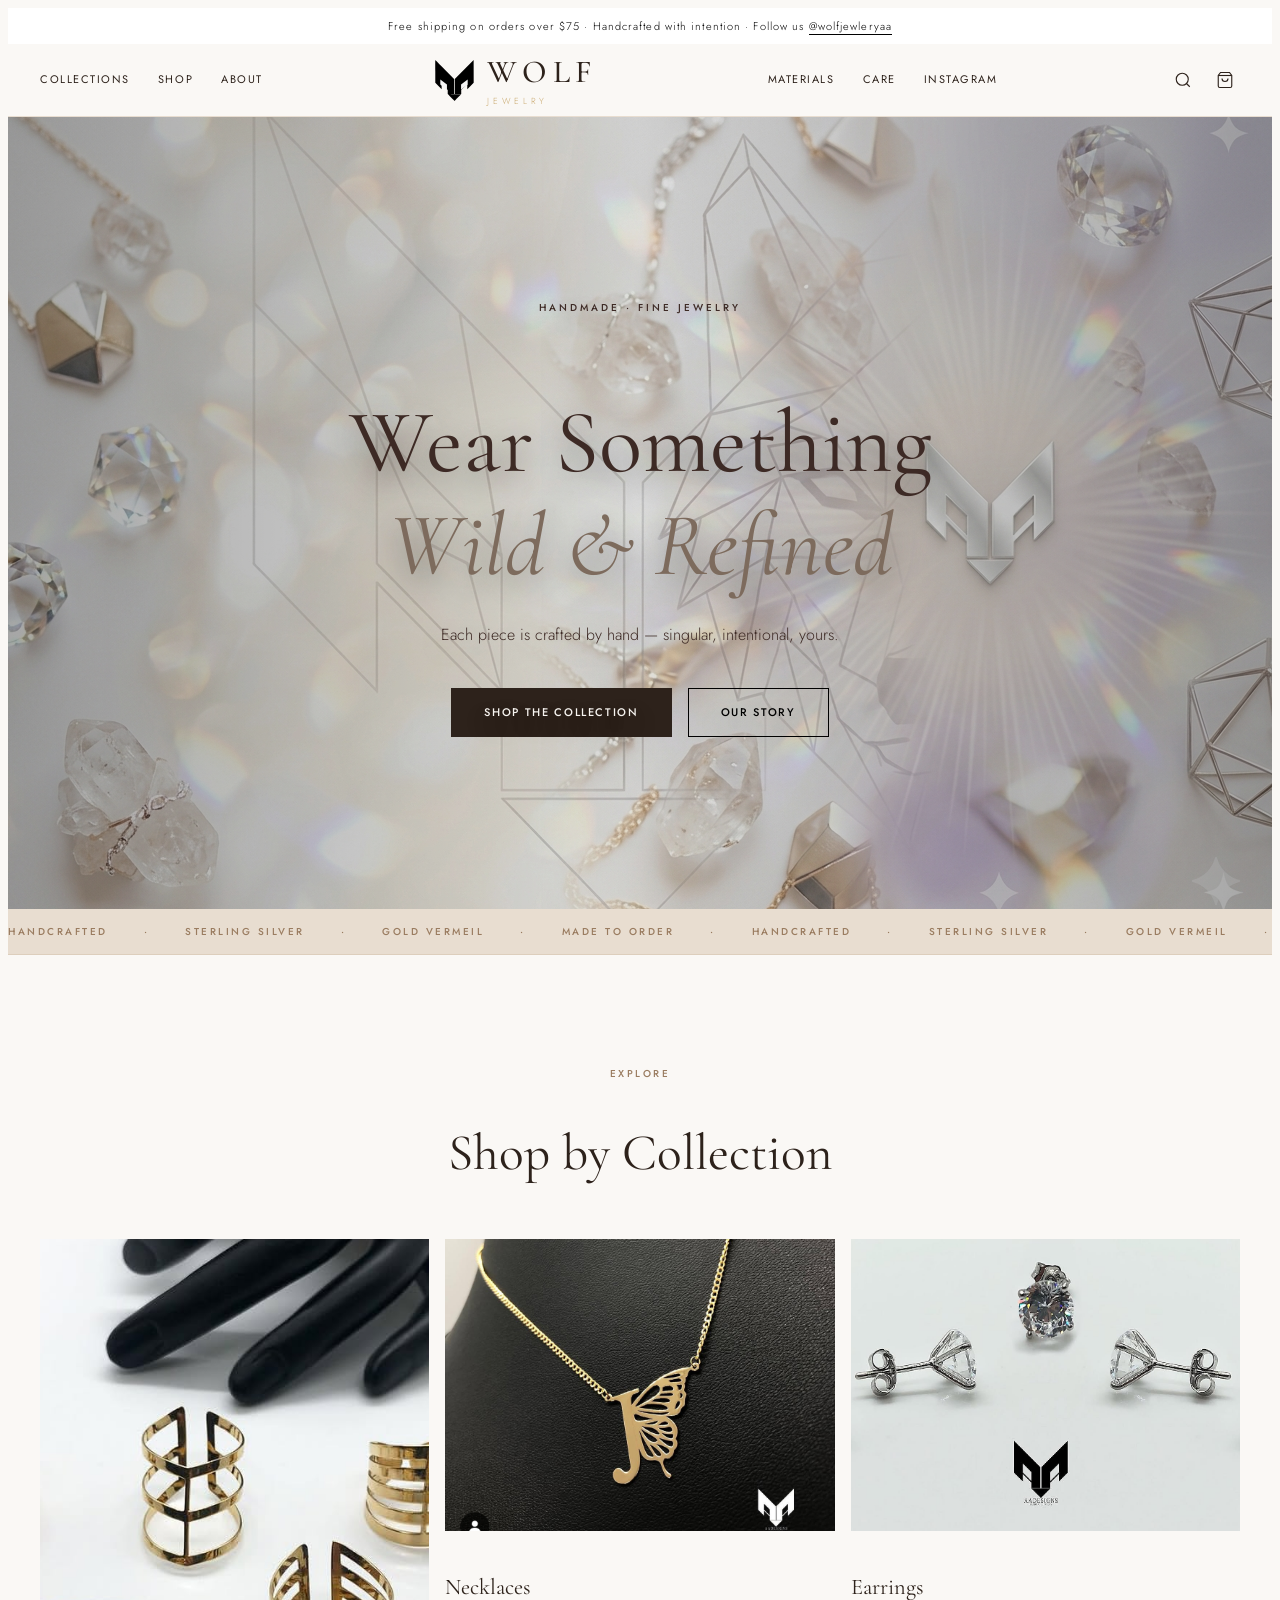
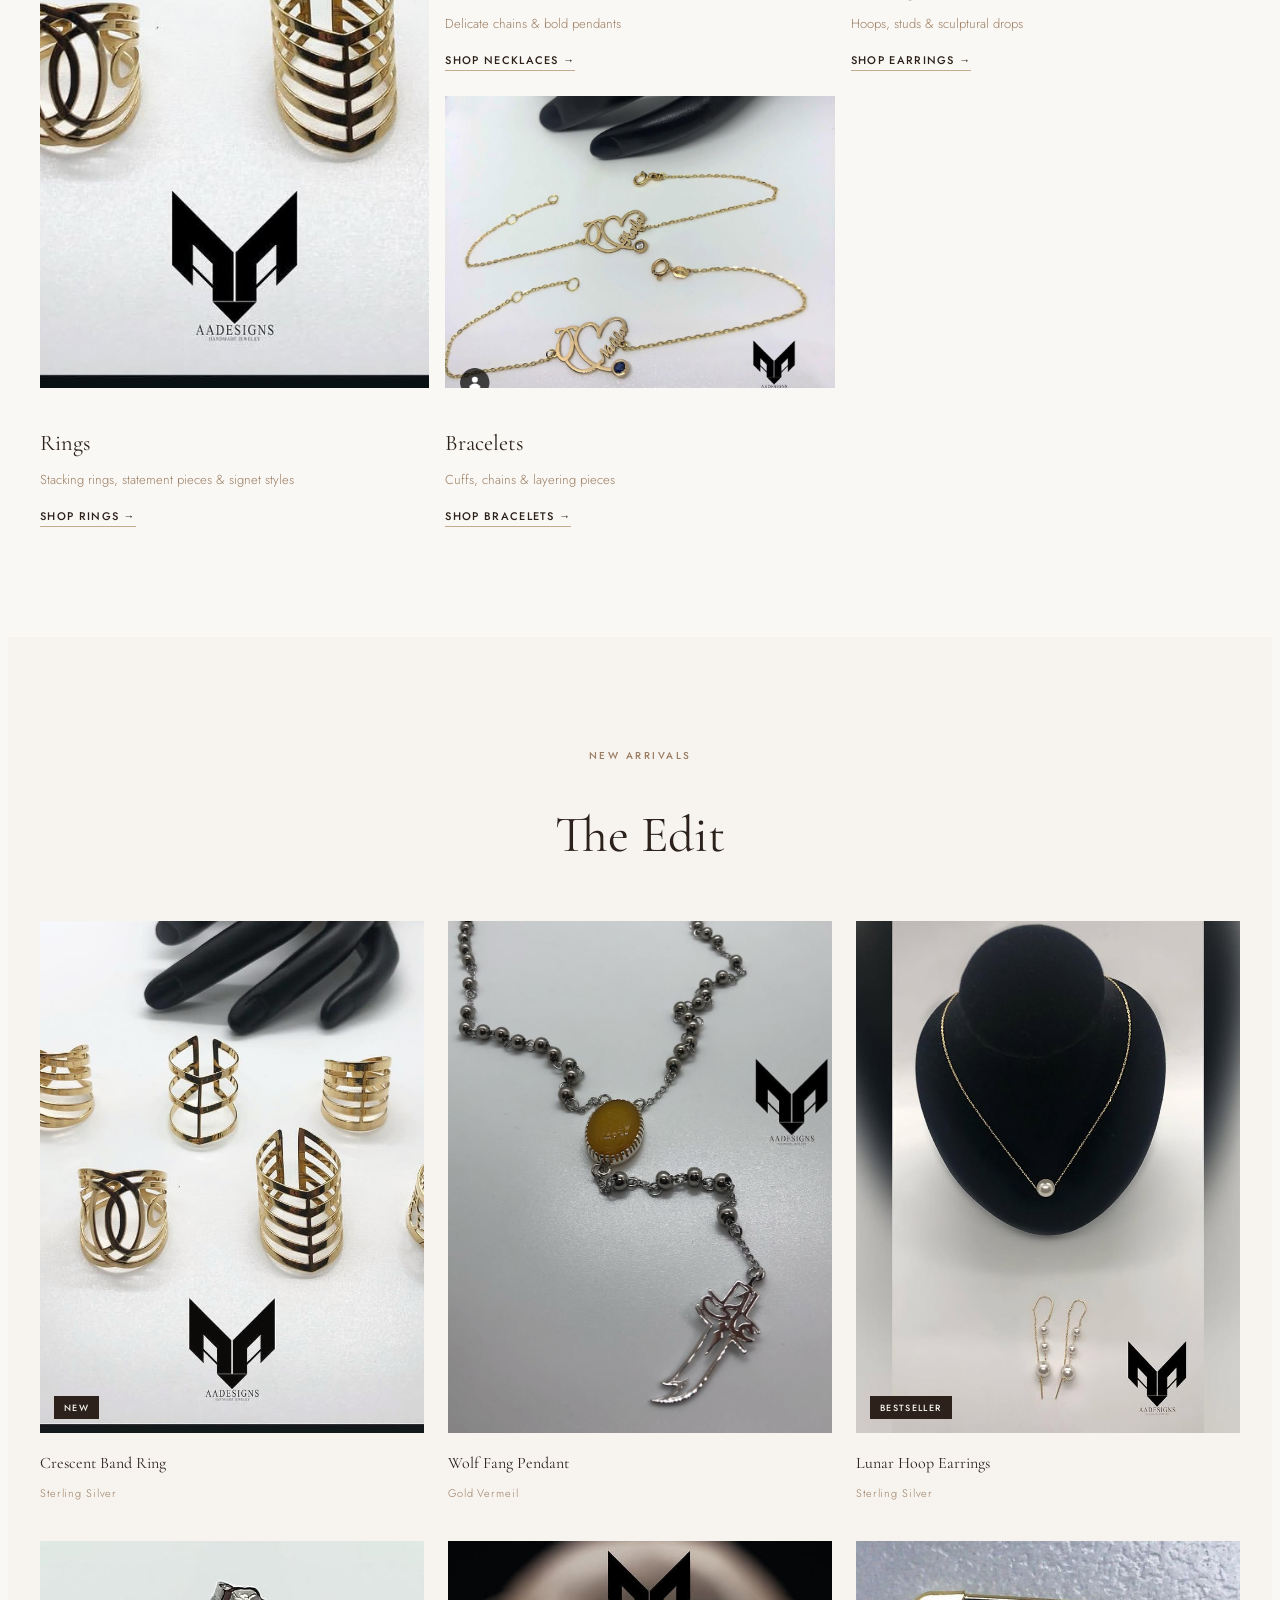
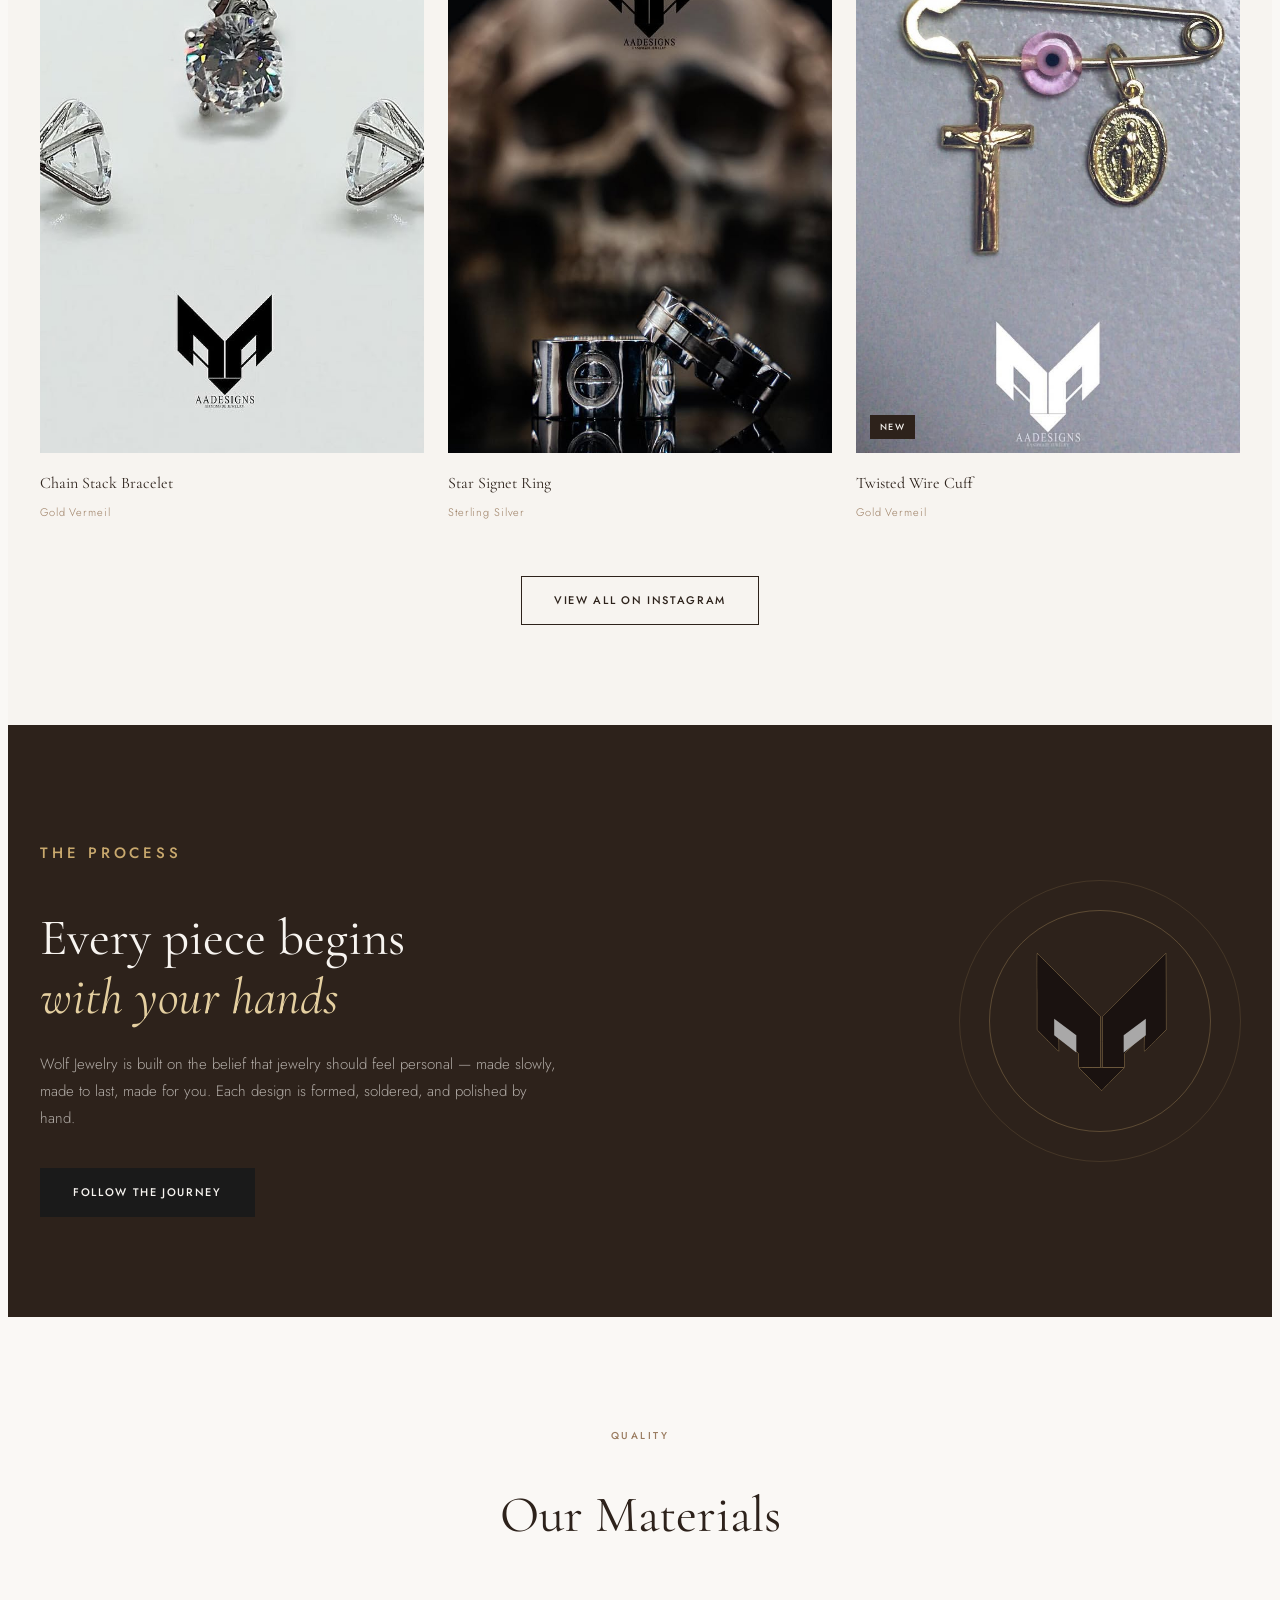
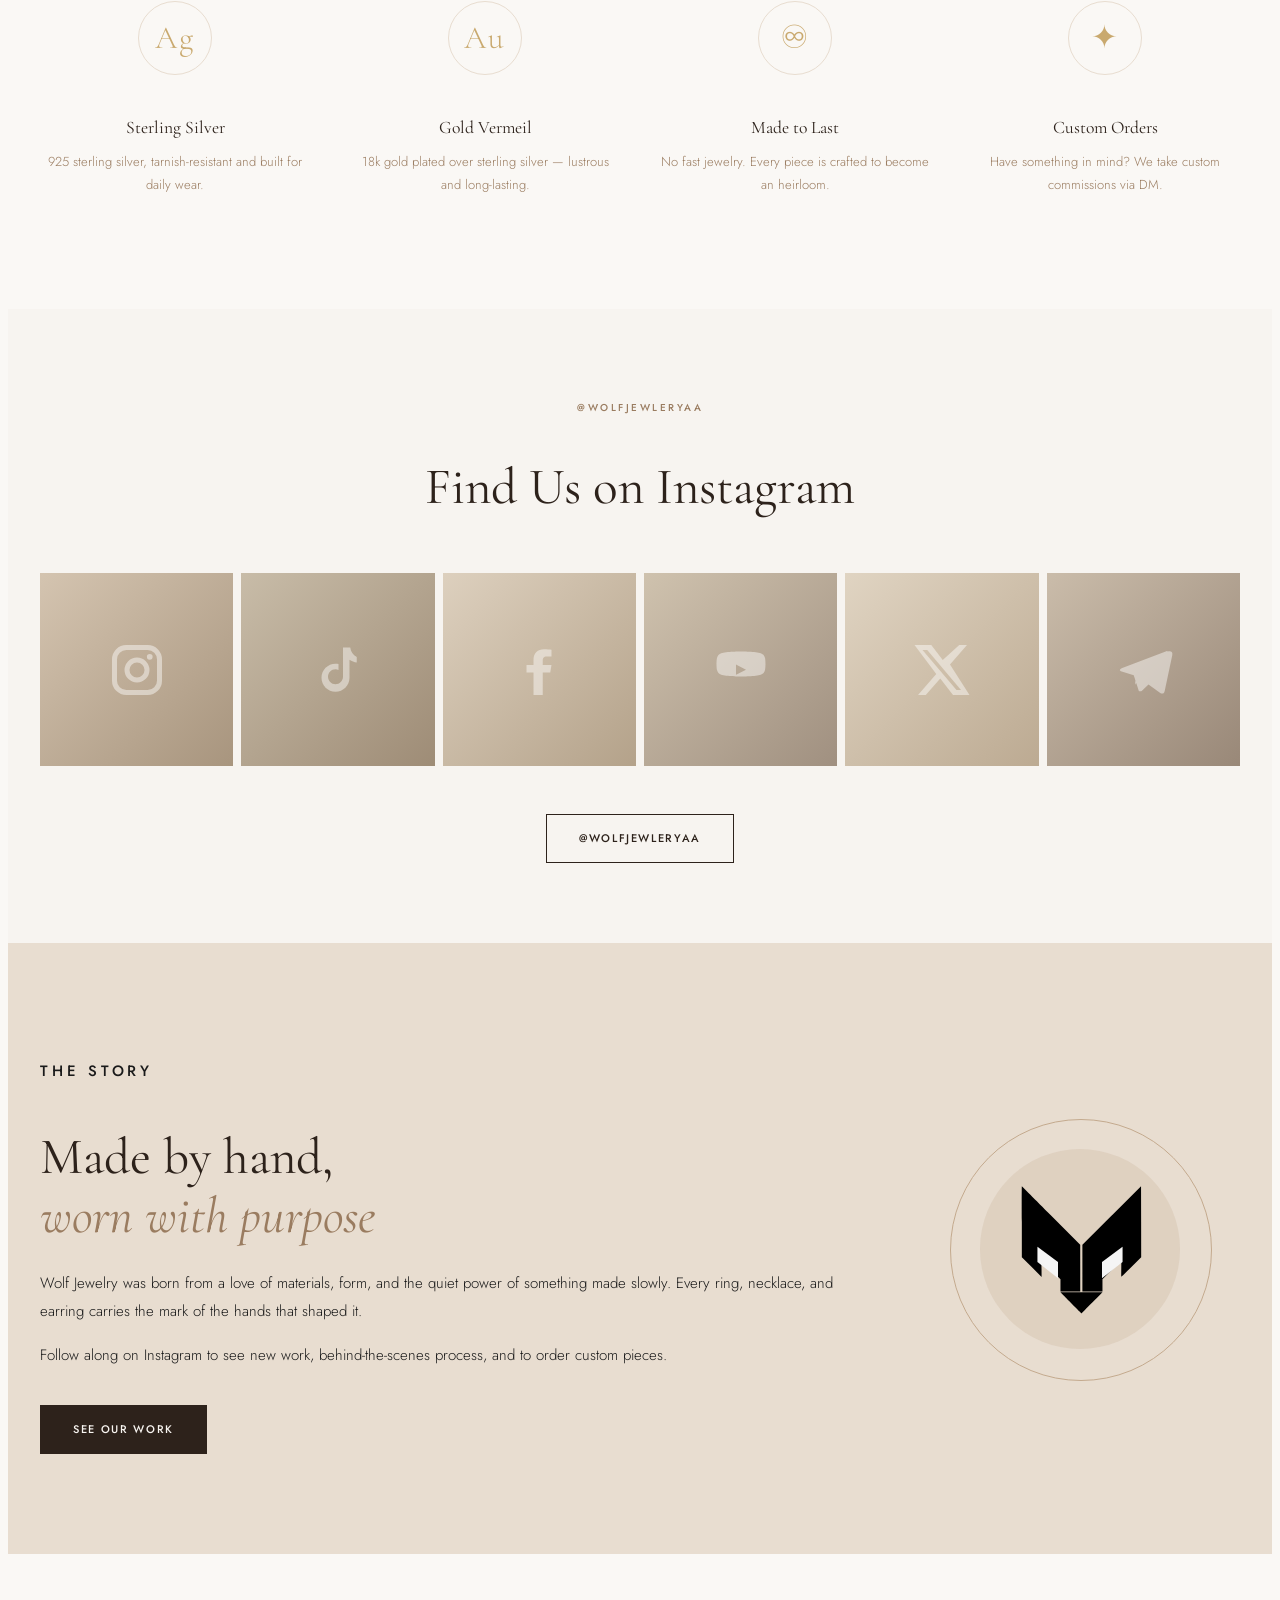
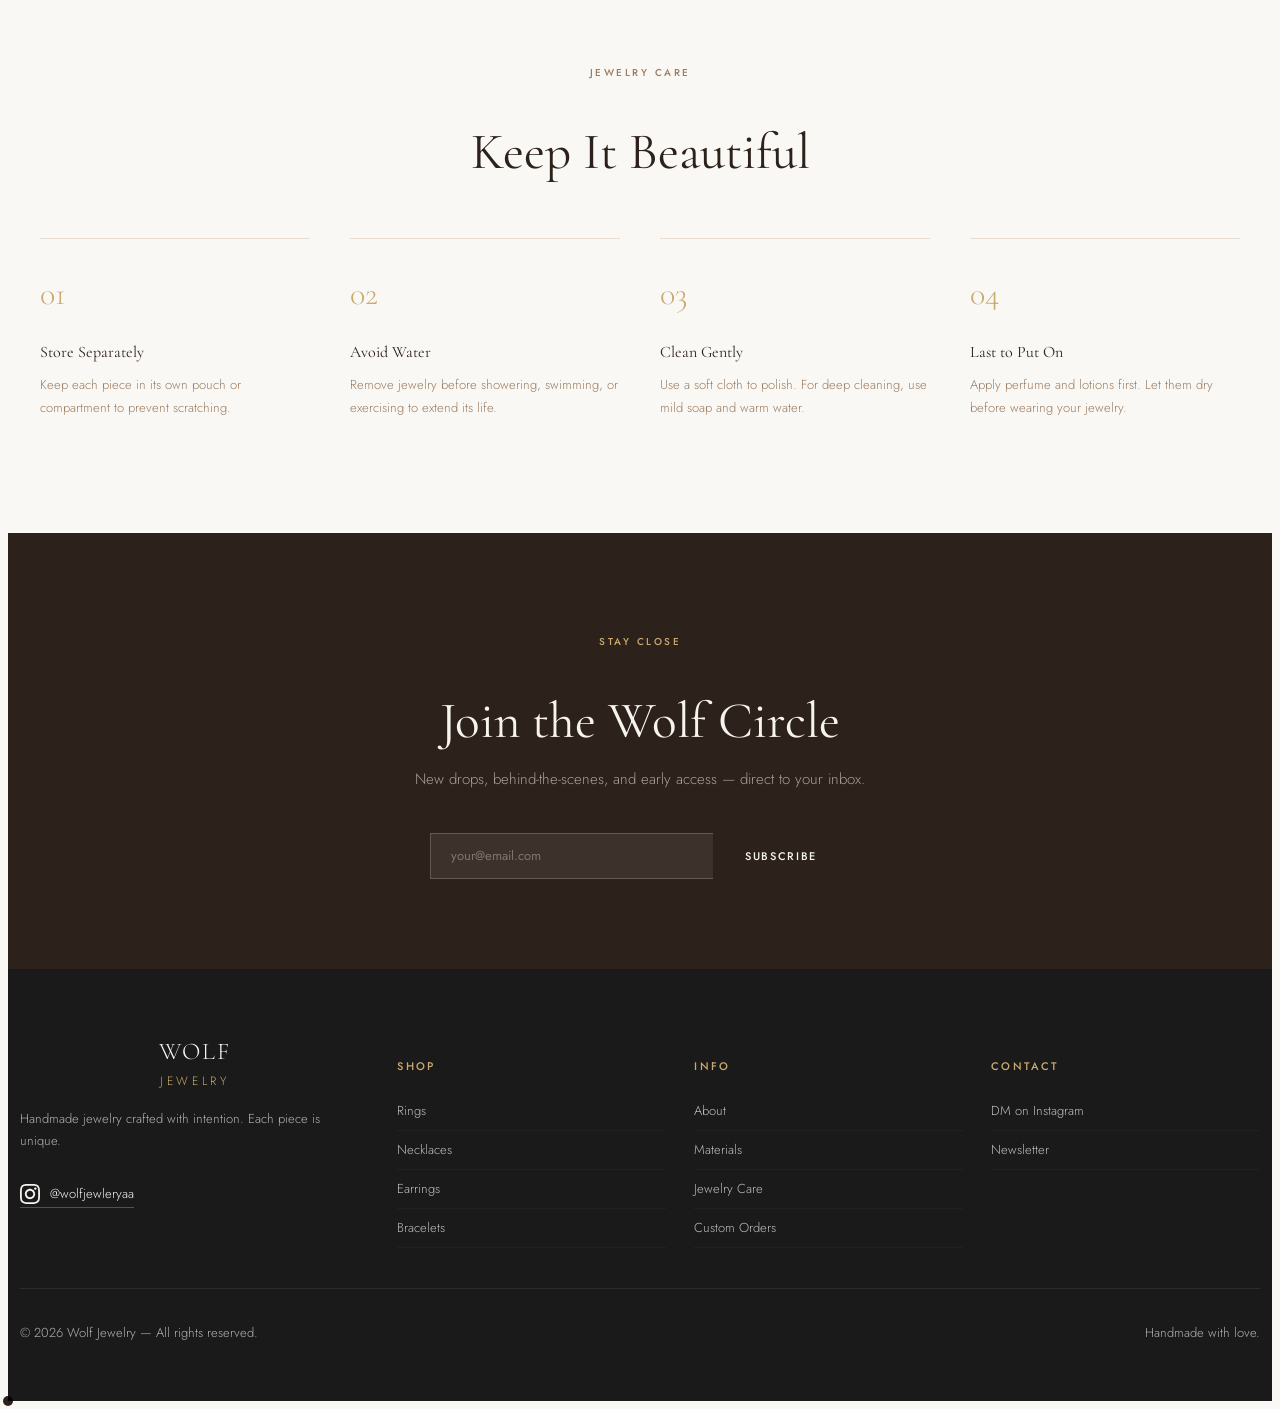
==== index.html @ 2f13f521 "Initial commit - Wolf Jewelry site" ====
<!DOCTYPE html>
<html lang="en">
<head>
  <meta charset="UTF-8" />
  <meta name="viewport" content="width=device-width, initial-scale=1.0" />
  <title>Wolf Jewelry — Handmade Fine Jewelry</title>
  <link rel="stylesheet" href="style.css" />
  <link href="https://fonts.googleapis.com/css2?family=Cormorant+Garamond:ital,wght@0,300;0,400;0,500;1,300;1,400&family=Jost:wght@300;400;500&display=swap" rel="stylesheet" />
</head>
<body>

  <!-- ANNOUNCEMENT BAR -->
  <div class="announcement-bar">
    <p>Free shipping on orders over $75 · Handcrafted with intention · Follow us <a href="https://www.instagram.com/wolfjewleryaa" target="_blank">@wolfjewleryaa</a></p>
  </div>

  <!-- NAVIGATION -->
  <header class="header" id="header">
    <div class="header__inner">
      <button class="nav-toggle" id="navToggle" aria-label="Open menu">
        <span></span><span></span><span></span>
      </button>

      <nav class="nav nav--left">
        <a href="#collections">Collections</a>
        <a href="#shop">Shop</a>
        <a href="#about">About</a>
      </nav>

<a href="#" class="logo" aria-label="Wolf Jewelry">

<svg class="logo__svg" xmlns="http://www.w3.org/2000/svg" viewBox="0 0 434 436" preserveAspectRatio="xMidYMid meet" aria-hidden="true" data-logo="header" role="img" aria-label="Wolf Jewelry logo">
  <g transform="translate(0,436) scale(0.1,-0.1)" stroke="none" fill-rule="nonzero">
    
    <path id="left-wing" fill="#000000" d="M 228,3068 L 228,1885 L 558,1555 L 888,1225 L 886,1498 C 884,1647 885,1770 888,1770 C 891,1770 1034,1629 1206,1457 L 1518,1144 L 1518,939 L 1518,735 L 1848,735 L 2178,735 L 2178,1515 L 2177,2295 L 1204,3273 C 669,3810 229,4250 227,4250 C 225,4250 224,3718 228,3068 Z" />

    <path id="right-wing" fill="#000000" d="M 3228,3272 L 2250,2295 L 2250,1515 L 2250,735 L 2585,735 L 2920,735 L 2920,940 L 2920,1145 L 3235,1460 L 3551,1775 L 3548,1502 C 3546,1353 3547,1230 3550,1230 C 3553,1230 3705,1377 3886,1558 L 4213,1885 L 4211,3068 L 4208,4250 L 3231,3272 Z" />

    <path id="base-triangle" fill="#000000" d="M 1520,714 C 1520,708 2220,1 2222,5 C 2224,8 2381,167 2572,359 L 2920,709 L 2220,709 C 1835,709 1520,708 1520,714 Z" />

    <path id="left-inner-red" fill="#F5F5F5" d="M 750,1720 L 1435,1180 L 1435,1720 L 750,2230 Z" />

    <path id="right-inner-red" fill="#F5F5F5" d="M 3590,1720 L 2905,1180 L 2905,1720 L 3590,2230 Z" />

  </g>
</svg>



  <div class="logo__text">
    <h1>WOLF</h1>
    <span>JEWELRY</span>
  </div>

</a>


      <nav class="nav nav--right">
        <a href="#materials">Materials</a>
        <a href="#care">Care</a>
        <a href="https://www.instagram.com/wolfjewleryaa" target="_blank">Instagram</a>
      </nav>

      <div class="header__icons">
        <button class="icon-btn" aria-label="Search">
          <svg width="18" height="18" fill="none" stroke="currentColor" stroke-width="1.5" viewBox="0 0 24 24"><circle cx="11" cy="11" r="8"/><path d="m21 21-4.35-4.35"/></svg>
        </button>
        <button class="icon-btn" aria-label="Cart">
          <svg width="18" height="18" fill="none" stroke="currentColor" stroke-width="1.5" viewBox="0 0 24 24"><path d="M6 2 3 6v14a2 2 0 0 0 2 2h14a2 2 0 0 0 2-2V6l-3-4z"/><line x1="3" y1="6" x2="21" y2="6"/><path d="M16 10a4 4 0 0 1-8 0"/></svg>
        </button>
      </div>
    </div>

    <!-- Mobile Menu -->
    <nav class="mobile-menu" id="mobileMenu">
      <a href="#collections">Collections</a>
      <a href="#shop">Shop</a>
      <a href="#about">About</a>
      <a href="#materials">Materials</a>
      <a href="#care">Care</a>
      <a href="https://www.instagram.com/wolfjewleryaa" target="_blank">Instagram</a>
    </nav>
  </header>

  <!-- HERO -->
  <section class="hero" id="home">
    <div class="hero__bg">

      <div class="hero__wolf"></div>

      <div class="hero__jewelry"></div>

      <div class="hero__overlay"></div>

      <div class="hero__grain"></div>

    </div>
    <div class="hero__content">
      <p class="hero__eyebrow">Handmade · Fine Jewelry</p>
      <h1 class="hero__title">Wear Something<br><em>Wild &amp; Refined</em></h1>
      <p class="hero__sub">Each piece is crafted by hand — singular, intentional, yours.</p>
      <div class="hero__actions">
        <a href="#shop" class="btn btn--primary hero__btn-primary">Shop the Collection</a>
        <a href="#about" class="btn btn--ghost hero__btn-secondary">Our Story</a>
      </div>
    </div>
    
  </section>

  <!-- MARQUEE -->
  <div class="marquee">
    <div class="marquee__track">
      <span>Handcrafted</span><span>·</span>
      <span>Sterling Silver</span><span>·</span>
      <span>Gold Vermeil</span><span>·</span>
      <span>Made to Order</span><span>·</span>
      <span>Handcrafted</span><span>·</span>
      <span>Sterling Silver</span><span>·</span>
      <span>Gold Vermeil</span><span>·</span>
      <span>Made to Order</span><span>·</span>
      <span>Handcrafted</span><span>·</span>
      <span>Sterling Silver</span><span>·</span>
      <span>Gold Vermeil</span><span>·</span>
      <span>Made to Order</span><span>·</span>
    </div>
  </div>

  <!-- COLLECTIONS -->

  <section class="collections" id="collections">
    <div class="container">
      <div class="section-header">
        <p class="section-eyebrow">Explore</p>
        <h2 class="section-title">Shop by Collection</h2>
      </div>
      <div class="collections__grid">
        <div class="collection-card collection-card--large reveal">
          <div class="collection-card__img" style="background: linear-gradient(135deg, #c9b89a 0%, #8a7560 100%);">
            <div class="collection-card__overlay"></div>
            <div class="collection-card__icon" style="width:100%;height:100%;display:flex;align-items:center;justify-content:center;">
              <img src="images/ring1.jpeg" alt="Rings preview" style="width:100%;height:100%;object-fit:cover;display:block;border-radius:0;" onerror="this.onerror=null;this.style.display='none';" />
            </div>
          </div>
          <div class="collection-card__body">
            <h3>Rings</h3>
            <p>Stacking rings, statement pieces &amp; signet styles</p>
            <a href="rings.html" class="link-arrow">Shop Rings →</a>
          </div>
        </div>
        <div class="collection-card reveal" style="--delay: 0.1s">
          <div class="collection-card__img" style="background: linear-gradient(135deg, #b5a898 0%, #7a6b5a 100%);">
            <div class="collection-card__overlay"></div>
            <div class="collection-card__icon" style="width:100%;height:100%;display:flex;align-items:center;justify-content:center;">
              <img src="images/necklases1.jpeg" alt="Rings preview" style="width:100%;height:100%;object-fit:cover;display:block;border-radius:0;" onerror="this.onerror=null;this.style.display='none';" />
            </div>
          </div>
          <div class="collection-card__body">
            <h3>Necklaces</h3>
            <p>Delicate chains &amp; bold pendants</p>
            <a href="necklaces.html" class="link-arrow">Shop Necklaces →</a>
          </div>
        </div>
        <div class="collection-card reveal" style="--delay: 0.2s">
          <div class="collection-card__img" style="background: linear-gradient(135deg, #d4c5b0 0%, #9a8c7c 100%);">
            <div class="collection-card__overlay"></div>
            <div class="collection-card__icon" style="width:100%;height:100%;display:flex;align-items:center;justify-content:center;">
              <img src="images/earings1.jpeg" alt="Rings preview" style="width:100%;height:100%;object-fit:cover;display:block;border-radius:0;" onerror="this.onerror=null;this.style.display='none';" />
            </div>
          </div>
          <div class="collection-card__body">
            <h3>Earrings</h3>
            <p>Hoops, studs &amp; sculptural drops</p>
            <a href="earrings.html" class="link-arrow">Shop Earrings →</a>
          </div>
        </div>
        <div class="collection-card reveal" style="--delay: 0.3s">
          <div class="collection-card__img" style="background: linear-gradient(135deg, #bfb0a0 0%, #857567 100%);">
            <div class="collection-card__overlay"></div>
            <div class="collection-card__icon" style="width:100%;height:100%;display:flex;align-items:center;justify-content:center;">
              <img src="images/bracelet1.jpeg" alt="Rings preview" style="width:100%;height:100%;object-fit:cover;display:block;border-radius:0;" onerror="this.onerror=null;this.style.display='none';" />
            </div>
          </div>
          <div class="collection-card__body">
            <h3>Bracelets</h3>
            <p>Cuffs, chains &amp; layering pieces</p>
            <a href="bracelets.html" class="link-arrow">Shop Bracelets →</a>
          </div>
        </div>
      </div>
    </div>
  </section>

  <!-- FEATURED PRODUCTS -->
  <section class="shop" id="shop">
    <div class="container">
      <div class="section-header">
        <p class="section-eyebrow">New Arrivals</p>
        <h2 class="section-title">The Edit</h2>
      </div>
      <div class="products__grid">

        <div class="product-card reveal">
  <div class="product-card__img">
    
    <div class="product-card__placeholder" style="background: linear-gradient(160deg, #e8ddd0, #c4b09a); overflow:hidden;">
      <img src="images/ring1.jpeg"
           alt="Crescent Band Ring"
           style="width:100%; height:100%; object-fit:cover; display:block; opacity:0.95;"
           onerror="this.onerror=null; this.style.display='none';" />
    </div>

    <button class="product-card__wishlist" aria-label="Add to wishlist">♡</button>
    <div class="product-card__badge">New</div>

  </div>

  <div class="product-card__info">
    <h4>Crescent Band Ring</h4>
    <p class="product-card__material">Sterling Silver</p>
    
  </div>
</div>

        <div class="product-card reveal" style="--delay: 0.1s">
          <div class="product-card__img">
            <div class="product-card__placeholder" style="background: linear-gradient(160deg, #ddd0c0, #b89e87);">
              <img src="images/necklases4.jpeg"
           alt="Wolf Fang Pendant"
           style="width:100%; height:100%; object-fit:cover; display:block;">
            </div>
            <button class="product-card__wishlist" aria-label="Add to wishlist">♡</button>
          </div>
          <div class="product-card__info">
            <h4>Wolf Fang Pendant</h4>
            <p class="product-card__material">Gold Vermeil</p>
            
          </div>
        </div>

       <div class="product-card reveal" style="--delay: 0.2s">
  <div class="product-card__img">
    <img src="images/earings2.jpeg"
         alt="Lunar Hoop Earrings"
         style="width:100%; height:100%; object-fit:cover; display:block;">

    <button class="product-card__wishlist" aria-label="Add to wishlist">♡</button>
    <div class="product-card__badge">Bestseller</div>
  </div>

  <div class="product-card__info">
    <h4>Lunar Hoop Earrings</h4>
    <p class="product-card__material">Sterling Silver</p>
    
  </div>
</div>

        <div class="product-card reveal" style="--delay: 0.3s">
          <div class="product-card__img">
            <div class="product-card__placeholder" style="background: linear-gradient(160deg, #d8ccbe, #b09a84);">
              <img src="images/earings1.jpeg"
           alt="Wolf Fang Pendant"
           style="width:100%; height:100%; object-fit:cover; display:block;">
            </div>
            <button class="product-card__wishlist" aria-label="Add to wishlist">♡</button>
          </div>
          <div class="product-card__info">
            <h4>Chain Stack Bracelet</h4>
            <p class="product-card__material">Gold Vermeil</p>
            
          </div>
        </div>

        <div class="product-card reveal" style="--delay: 0.4s">
          <div class="product-card__img">
            <div class="product-card__placeholder" style="background: linear-gradient(160deg, #e4d8c8, #c8b09a);">
              <img src="images/ring4.jpeg"
           alt="Wolf Fang Pendant"
           style="width:100%; height:100%; object-fit:cover; display:block;">
            </div>
            <button class="product-card__wishlist" aria-label="Add to wishlist">♡</button>
          </div>
          <div class="product-card__info">
            <h4>Star Signet Ring</h4>
            <p class="product-card__material">Sterling Silver</p>
            
          </div>
        </div>

        <div class="product-card reveal" style="--delay: 0.5s">
          <div class="product-card__img">
            <div class="product-card__placeholder" style="background: linear-gradient(160deg, #dfd3c3, #b9a38d);">
              <img src="images/babychi.jpeg"
           alt="Wolf Fang Pendant"
           style="width:100%; height:100%; object-fit:cover; display:block;">
            </div>
            <button class="product-card__wishlist" aria-label="Add to wishlist">♡</button>
            <div class="product-card__badge">New</div>
          </div>
          <div class="product-card__info">
            <h4>Twisted Wire Cuff</h4>
            <p class="product-card__material">Gold Vermeil</p>
            
          </div>
        </div>

      </div>
      <div class="shop__cta">
        <a href="https://www.instagram.com/wolfjewleryaa" target="_blank" class="btn btn--outline">View All on Instagram</a>
      </div>
    </div>
  </section>

  <!-- CRAFT BANNER -->
  <section class="craft-banner">
    <div class="craft-banner__inner">
      <div class="craft-banner__text reveal">
        <p class="section-eyebrow">The Process</p>
        <h2>Every piece begins<br><em>with your hands</em></h2>
        <p>Wolf Jewelry is built on the belief that jewelry should feel personal — made slowly, made to last, made for you. Each design is formed, soldered, and polished by hand.</p>
        <a href="https://www.instagram.com/wolfjewleryaa" target="_blank" class="btn btn--dark">Follow the Journey</a>
      </div>
      <div class="craft-banner__visual reveal" style="--delay: 0.2s">
        <div class="craft-visual__ring"></div>
        <div class="craft-visual__ring craft-visual__ring--2"></div>
        <div class="craft-visual__center" aria-label="Wolf Logo">
         <svg class="logo__svg" xmlns="http://www.w3.org/2000/svg" viewBox="0 0 434 436" preserveAspectRatio="xMidYMid meet" aria-hidden="true" data-logo="header" role="img" aria-label="Wolf Jewelry logo">
          <g transform="translate(0,436) scale(0.1,-0.1)"  fill-rule="nonzero">
    
            <path id="left-wing" fill="#1a1210" stroke="#c9a96e" stroke-width="20" paint-order="stroke fill" d="M 228,3068 L 228,1885 L 558,1555 L 888,1225 L 886,1498 C 884,1647 885,1770 888,1770 C 891,1770 1034,1629 1206,1457 L 1518,1144 L 1518,939 L 1518,735 L 1848,735 L 2178,735 L 2178,1515 L 2177,2295 L 1204,3273 C 669,3810 229,4250 227,4250 C 225,4250 224,3718 228,3068 Z" />

            <path id="right-wing" fill="#1a1210" stroke="#c9a96e" stroke-width="20" paint-order="stroke fill" d="M 3228,3272 L 2250,2295 L 2250,1515 L 2250,735 L 2585,735 L 2920,735 L 2920,940 L 2920,1145 L 3235,1460 L 3551,1775 L 3548,1502 C 3546,1353 3547,1230 3550,1230 C 3553,1230 3705,1377 3886,1558 L 4213,1885 L 4211,3068 L 4208,4250 L 3231,3272 Z" />

            <path id="base-triangle" fill="#1a1210" stroke="#c9a96e" stroke-width="20" paint-order="stroke fill" d="M 1520,714 C 1520,708 2220,1 2222,5 C 2224,8 2381,167 2572,359 L 2920,709 L 2220,709 C 1835,709 1520,708 1520,714 Z" />

            <path id="left-inner-red" fill="#B0B0B0" d="M 750,1720 L 1435,1180 L 1435,1720 L 750,2230 Z" />

            <path id="right-inner-red" fill="#B0B0B0" d="M 3590,1720 L 2905,1180 L 2905,1720 L 3590,2230 Z" />

          </g>
        </svg>
        </div>

      </div>
    </div>
  </section>

  <!-- MATERIALS -->
  <section class="materials" id="materials">
    <div class="container">
      <div class="section-header">
        <p class="section-eyebrow">Quality</p>
        <h2 class="section-title">Our Materials</h2>
      </div>
      <div class="materials__grid">
        <div class="material-item reveal">
          <div class="material-item__icon">Ag</div>
          <h4>Sterling Silver</h4>
          <p>925 sterling silver, tarnish-resistant and built for daily wear.</p>
        </div>
        <div class="material-item reveal" style="--delay: 0.1s">
          <div class="material-item__icon">Au</div>
          <h4>Gold Vermeil</h4>
          <p>18k gold plated over sterling silver — lustrous and long-lasting.</p>
        </div>
        <div class="material-item reveal" style="--delay: 0.2s">
          <div class="material-item__icon">♾</div>
          <h4>Made to Last</h4>
          <p>No fast jewelry. Every piece is crafted to become an heirloom.</p>
        </div>
        <div class="material-item reveal" style="--delay: 0.3s">
          <div class="material-item__icon">✦</div>
          <h4>Custom Orders</h4>
          <p>Have something in mind? We take custom commissions via DM.</p>
        </div>
      </div>
    </div>
  </section>

  <!-- INSTAGRAM STRIP -->
  <section class="instagram-strip">
    <div class="container">
      <div class="section-header">
        <p class="section-eyebrow">@wolfjewleryaa</p>
        <h2 class="section-title">Find Us on Instagram</h2>
      </div>
      <div class="social-icons insta-grid" aria-label="Social media links">
        <!-- Instagram -->
        <a href="https://www.instagram.com/wolfjewleryaa" target="_blank" rel="noopener" class="insta-tile reveal" style="background: linear-gradient(135deg,#d4c4b0,#a8957e)" aria-label="Instagram">
          <svg class="social-icon" viewBox="0 0 24 24" aria-hidden="true">
            <path d="M7.75 2h8.5A5.75 5.75 0 0 1 22 7.75v8.5A5.75 5.75 0 0 1 16.25 22h-8.5A5.75 5.75 0 0 1 2 16.25v-8.5A5.75 5.75 0 0 1 7.75 2Zm0 2A3.75 3.75 0 0 0 4 7.75v8.5A3.75 3.75 0 0 0 7.75 20h8.5A3.75 3.75 0 0 0 20 16.25v-8.5A3.75 3.75 0 0 0 16.25 4h-8.5ZM12 7a5 5 0 1 1 0 10 5 5 0 0 1 0-10Zm0 2a3 3 0 1 0 0 6 3 3 0 0 0 0-6Zm6.25-2.3a1.15 1.15 0 1 1-2.3 0 1.15 1.15 0 0 1 2.3 0Z"/>
          </svg>
        </a>

        <!-- TikTok -->
        <a href="#" target="_blank" rel="noopener" class="insta-tile reveal" style="--delay:0.05s; background: linear-gradient(135deg,#c8bca8,#9e8c76)" aria-label="TikTok">
          <svg class="social-icon" viewBox="0 0 24 24" aria-hidden="true">
            <path d="M16.9 3c.2 1.6 1.1 3 2.6 3.8V9c-1-.1-2-.5-2.9-1.1v7.2c0 3.1-2.5 5.6-5.6 5.6S5.4 18.2 5.4 15.1c0-3.1 2.5-5.6 5.6-5.6.4 0 .8 0 1.2.1V12c-.4-.2-.8-.3-1.2-.3-1.7 0-3 1.4-3 3s1.4 3 3 3 3-1.4 3-3V3h2.9Z"/>
          </svg>
        </a>

        <!-- Facebook -->
        <a href="#" target="_blank" rel="noopener" class="insta-tile reveal" style="--delay:0.1s; background: linear-gradient(135deg,#ddd0be,#b4a28a)" aria-label="Facebook">
          <svg class="social-icon" viewBox="0 0 24 24" aria-hidden="true">
            <path d="M13.5 22v-9h3l.5-3h-3.5V8.2c0-.9.3-1.6 1.6-1.6H17V3.9c-.8-.1-1.9-.2-3-.2-2.5 0-4.2 1.5-4.2 4.3V10H7v3h2.8v9h3.7Z"/>
          </svg>
        </a>

        <!-- YouTube -->
        <a href="#" target="_blank" rel="noopener" class="insta-tile reveal" style="--delay:0.15s; background: linear-gradient(135deg,#cfc2ae,#a09080)" aria-label="YouTube">
          <svg class="social-icon" viewBox="0 0 24 24" aria-hidden="true">
            <path d="M21.6 7.2c.2.8.2 2.4.2 2.4s0 1.6-.2 2.4c-.2.9-.8 1.6-1.7 1.9C18 14.6 12 14.6 12 14.6s-6 0-7.9-.7c-.9-.3-1.5-1-1.7-1.9C2.2 11.2 2.2 9.6 2.2 9.6s0-1.6.2-2.4c.2-.9.8-1.6 1.7-1.9C6 4.6 12 4.6 12 4.6s6 0 7.9.7c.9.3 1.5 1 1.7 1.9ZM10 9.8v4.1l4-2.05-4-2.05Z"/>
          </svg>
        </a>

        <!-- X -->
        <a href="#" target="_blank" rel="noopener" class="insta-tile reveal" style="--delay:0.2s; background: linear-gradient(135deg,#e0d4c2,#bcaa92)" aria-label="X">
          <svg class="social-icon" viewBox="0 0 24 24" aria-hidden="true">
            <path d="M18.9 2H22l-6.8 7.8L23 22h-6.6l-5.1-6.6L5.5 22H2.4l7.3-8.4L1 2h6.7l4.6 6 6.6-6ZM17.8 20h1.8L6.1 4H4.2l13.6 16Z"/>
          </svg>
        </a>

        <!-- Telegram -->
        <a href="#" target="_blank" rel="noopener" class="insta-tile reveal" style="--delay:0.25s; background: linear-gradient(135deg,#cabcaa,#998878)" aria-label="Telegram">
          <svg class="social-icon" viewBox="0 0 24 24" aria-hidden="true">
            <path d="M21.6 4.4 3.7 11.2c-1.2.5-1.2 1.1-.2 1.4l4.8 1.5 1.8 5.6c.2.6.1.8.8.8.5 0 .7-.2 1-.5l2.3-2.2 4.7 3.4c.9.5 1.6.2 1.8-.9l3-14.2c.3-1.3-.5-1.9-1.8-1.5ZM9.1 14.8l-.3 3.2c.1-.3.2-.5.4-.7l8-7.9c.2-.2.4-.4.6-.5l-9.1 5.9Z"/>
          </svg>
        </a>
      </div>

      <div class="shop__cta">
        <a href="https://www.instagram.com/wolfjewleryaa" target="_blank" class="btn btn--outline">@wolfjewleryaa</a>
      </div>
    </div>
  </section>

  <!-- ABOUT -->
  <section class="about" id="about">
  <div class="about__inner container">
    <div class="about__text reveal">
      <p class="section-eyebrow">The Story</p>
      <h2>Made by hand,<br><em>worn with purpose</em></h2>
      <p>Wolf Jewelry was born from a love of materials, form, and the quiet power of something made slowly. Every ring, necklace, and earring carries the mark of the hands that shaped it.</p>
      <p>Follow along on Instagram to see new work, behind-the-scenes process, and to order custom pieces.</p>
      <a href="https://www.instagram.com/wolfjewleryaa" target="_blank" class="btn btn--primary">See Our Work</a>
    </div>
    <div class="about__visual reveal" style="--delay: 0.2s">
      <div class="about__shape about__shape--1"></div>
      <div class="about__shape about__shape--2"></div>
      <div class="about__monogram">
        <svg class="logo__svg" xmlns="http://www.w3.org/2000/svg" viewBox="0 0 434 436" preserveAspectRatio="xMidYMid meet" aria-hidden="true" data-logo="header" role="img" aria-label="Wolf Jewelry logo">
          <g transform="translate(0,436) scale(0.1,-0.1)" stroke="none" fill-rule="nonzero">
    
          <path id="left-wing" fill="#000000" d="M 228,3068 L 228,1885 L 558,1555 L 888,1225 L 886,1498 C 884,1647 885,1770 888,1770 C 891,1770 1034,1629 1206,1457 L 1518,1144 L 1518,939 L 1518,735 L 1848,735 L 2178,735 L 2178,1515 L 2177,2295 L 1204,3273 C 669,3810 229,4250 227,4250 C 225,4250 224,3718 228,3068 Z" />

          <path id="right-wing" fill="#000000" d="M 3228,3272 L 2250,2295 L 2250,1515 L 2250,735 L 2585,735 L 2920,735 L 2920,940 L 2920,1145 L 3235,1460 L 3551,1775 L 3548,1502 C 3546,1353 3547,1230 3550,1230 C 3553,1230 3705,1377 3886,1558 L 4213,1885 L 4211,3068 L 4208,4250 L 3231,3272 Z" />

          <path id="base-triangle" fill="#000000" d="M 1520,714 C 1520,708 2220,1 2222,5 C 2224,8 2381,167 2572,359 L 2920,709 L 2220,709 C 1835,709 1520,708 1520,714 Z" />

          <path id="left-inner-red" fill="#F5F5F5" d="M 750,1720 L 1435,1180 L 1435,1720 L 750,2230 Z" />

          <path id="right-inner-red" fill="#F5F5F5" d="M 3590,1720 L 2905,1180 L 2905,1720 L 3590,2230 Z" />

        </g>
      </svg>
      </div>
    </div>
  </div>
</section>

  <!-- CARE -->
  <section class="care" id="care">
    <div class="container">
      <div class="section-header">
        <p class="section-eyebrow">Jewelry Care</p>
        <h2 class="section-title">Keep It Beautiful</h2>
      </div>
      <div class="care__grid">
        <div class="care-step reveal">
          <div class="care-step__num">01</div>
          <h4>Store Separately</h4>
          <p>Keep each piece in its own pouch or compartment to prevent scratching.</p>
        </div>
        <div class="care-step reveal" style="--delay:0.1s">
          <div class="care-step__num">02</div>
          <h4>Avoid Water</h4>
          <p>Remove jewelry before showering, swimming, or exercising to extend its life.</p>
        </div>
        <div class="care-step reveal" style="--delay:0.2s">
          <div class="care-step__num">03</div>
          <h4>Clean Gently</h4>
          <p>Use a soft cloth to polish. For deep cleaning, use mild soap and warm water.</p>
        </div>
        <div class="care-step reveal" style="--delay:0.3s">
          <div class="care-step__num">04</div>
          <h4>Last to Put On</h4>
          <p>Apply perfume and lotions first. Let them dry before wearing your jewelry.</p>
        </div>
      </div>
    </div>
  </section>

  <!-- NEWSLETTER -->
  <section class="newsletter">
    <div class="newsletter__inner">
      <p class="section-eyebrow">Stay Close</p>
      <h2>Join the Wolf Circle</h2>
      <p>New drops, behind-the-scenes, and early access — direct to your inbox.</p>
      <div class="newsletter__form">
        <input type="email" placeholder="your@email.com" aria-label="Email address" />
        <button class="btn btn--primary" type="button">Subscribe</button>
      </div>
    </div>
  </section>

  <!-- FOOTER -->
  <footer class="footer">
    <div class="footer__top container">
      <div class="footer__brand">
        <div class="footer__logo">WOLF<br><span>JEWELRY</span></div>
        <p>Handmade jewelry crafted with intention. Each piece is unique.</p>
        <a href="https://www.instagram.com/wolfjewleryaa" target="_blank" class="footer__insta">
          <svg width="20" height="20" fill="currentColor" viewBox="0 0 24 24"><path d="M12 2.163c3.204 0 3.584.012 4.85.07 3.252.148 4.771 1.691 4.919 4.919.058 1.265.069 1.645.069 4.849 0 3.205-.012 3.584-.069 4.849-.149 3.225-1.664 4.771-4.919 4.919-1.266.058-1.644.07-4.85.07-3.204 0-3.584-.012-4.849-.07-3.26-.149-4.771-1.699-4.919-4.92-.058-1.265-.07-1.644-.07-4.849 0-3.204.013-3.583.07-4.849.149-3.227 1.664-4.771 4.919-4.919 1.266-.057 1.645-.069 4.849-.069zm0-2.163c-3.259 0-3.667.014-4.947.072-4.358.2-6.78 2.618-6.98 6.98-.059 1.281-.073 1.689-.073 4.948 0 3.259.014 3.668.072 4.948.2 4.358 2.618 6.78 6.98 6.98 1.281.058 1.689.072 4.948.072 3.259 0 3.668-.014 4.948-.072 4.354-.2 6.782-2.618 6.979-6.98.059-1.28.073-1.689.073-4.948 0-3.259-.014-3.667-.072-4.947-.196-4.354-2.617-6.78-6.979-6.98-1.281-.059-1.69-.073-4.949-.073zm0 5.838c-3.403 0-6.162 2.759-6.162 6.162s2.759 6.163 6.162 6.163 6.162-2.759 6.162-6.163c0-3.403-2.759-6.162-6.162-6.162zm0 10.162c-2.209 0-4-1.79-4-4 0-2.209 1.791-4 4-4s4 1.791 4 4c0 2.21-1.791 4-4 4zm6.406-11.845c-.796 0-1.441.645-1.441 1.44s.645 1.44 1.441 1.44c.795 0 1.439-.645 1.439-1.44s-.644-1.44-1.439-1.44z"/></svg>
          @wolfjewleryaa
        </a>
      </div>
      <div class="footer__links">
        <h5>Shop</h5>
        <a href="#shop">Rings</a>
        <a href="#shop">Necklaces</a>
        <a href="#shop">Earrings</a>
        <a href="#shop">Bracelets</a>
      </div>
      <div class="footer__links">
        <h5>Info</h5>
        <a href="#about">About</a>
        <a href="#materials">Materials</a>
        <a href="#care">Jewelry Care</a>
        <a href="https://www.instagram.com/wolfjewleryaa" target="_blank">Custom Orders</a>
      </div>
      <div class="footer__links">
        <h5>Contact</h5>
        <a href="https://www.instagram.com/wolfjewleryaa" target="_blank">DM on Instagram</a>
        <a href="#newsletter">Newsletter</a>
      </div>
    </div>
    <div class="footer__bottom container">
      <p>© 2026 Wolf Jewelry — All rights reserved.</p>
      <p>Handmade with love.</p>
    </div>
  </footer>

  <script src="script.js"></script>
</body>
</html>
---- style.css ----
orr /* =============================================
   WOLF JEWELRY — style.css
   Aesthetic: Refined luxury / editorial minimal
   Inspired by Mejuri
============================================= */

/* --- RESET & ROOT --- */
*, *::before, *::after { box-sizing: border-box; margin: 0; padding: 0; }

:root {
  --cream:       #f7f4f0;
  --warm-white:  #faf8f5;
  --sand:        #e8ddd0;

  --tan:         #c4aa8e;
  --bronze:      #9a7c60;

  --espresso:    #2d221b;
  --charcoal:    #1a1a1a;

  /* Logo (SVG) */
  --logo-fill: #000000;
  --logo-stroke: #000000;

  --gold:        #c9a96e;
  --gold-light:  #e4cfa0;

  --ff-display: 'Cormorant Garamond', Georgia, serif;
  --ff-body: 'Jost', sans-serif;

  --nav-h: 72px;
  --announce-h: 36px;

  --ease-out: cubic-bezier(0.22, 1, 0.36, 1);
}

html { scroll-behavior: smooth; }

body {
  background: var(--warm-white);
  color: var(--charcoal);
  font-family: var(--ff-body);
  font-weight: 300;
  font-size: 15px;
  line-height: 1.7;
  overflow-x: hidden;
  cursor: none;
}

/* CUSTOM CURSOR */
.cursor {
  position: fixed;
  width: 10px; height: 10px;
  border-radius: 50%;
  background: var(--espresso);
  pointer-events: none;
  z-index: 9999;
  transform: translate(-50%, -50%);
  transition: transform 0.1s, width 0.3s var(--ease-out), height 0.3s var(--ease-out), background 0.3s;
  mix-blend-mode: multiply;
}
.cursor-ring {
  position: fixed;
  width: 36px; height: 36px;
  border-radius: 50%;
  border: 1px solid var(--espresso);
  pointer-events: none;
  z-index: 9998;
  transform: translate(-50%, -50%);
  transition: transform 0.25s var(--ease-out), width 0.3s, height 0.3s, border-color 0.3s;
  opacity: 0.5;
}
body:hover .cursor { opacity: 1; }

/* TYPOGRAPHY */
h1, h2, h3, h4 { font-family: var(--ff-display); font-weight: 400; line-height: 1.15; }
h1 { font-size: clamp(3rem, 7vw, 6rem); }
h2 { font-size: clamp(2rem, 4vw, 3.5rem); }
h3 { font-size: 1.6rem; }
h4 { font-size: 1.1rem; }
em { font-style: italic; color: inherit; }
a { color: inherit; text-decoration: none; }

/* CONTAINERS */
.container { max-width: 1240px; margin: 0 auto; padding: 0 32px; }

/* BUTTONS */
.hero__btn-primary,
.hero__btn-secondary {
  border-radius: 0; /* keep consistent with site aesthetic; safe even if default differs */
}

.hero__btn-primary {
  background: transparent;
  border: 1.5px solid #3D2A25;
  color: #3D2A25;
}
.hero__btn-primary:hover {
  background: #3D2A25;
  border-color: #3D2A25;
  color: #ffffff;
}

.hero__btn-secondary {
  background: transparent;
  border: 1px solid #3D2A25;
  color: #3D2A25;
}
.hero__btn-secondary:hover {
  background: rgba(61,42,37,0.06);
  border-color: #3D2A25;
  color: #3D2A25;
}

.btn {
  display: inline-block;
  font-family: var(--ff-body);
  font-size: 11px;
  font-weight: 500;
  letter-spacing: 0.15em;
  text-transform: uppercase;
  padding: 14px 32px;
  border: 1.5px solid transparent;
  cursor: pointer;
  transition: background 0.3s, color 0.3s, border-color 0.3s, transform 0.2s;
}
.btn:hover { transform: translateY(-1px); }
.btn--primary { background: var(--espresso); color: var(--cream); border-color: var(--espresso); }
.btn--primary:hover { background: var(--charcoal); border-color: var(--charcoal); }
.btn--ghost { background: transparent; color: #000000; border-color: #000000; }
.btn--ghost:hover { background: rgba(197,160,89,0.10); border-color: #C5A059; color: #C5A059; }
.btn--outline { background: transparent; color: var(--espresso); border-color: var(--espresso); }
.btn--outline:hover { background: var(--espresso); color: var(--cream); }
.btn--dark { background: var(--charcoal); color: var(--cream); border-color: var(--charcoal); }
.btn--dark:hover { background: var(--espresso); border-color: var(--espresso); }

/* SECTION HEADERS */
.section-header { text-align: center; margin-bottom: 56px; }
.section-eyebrow {
  font-size: 10px;
  letter-spacing: 0.25em;
  text-transform: uppercase;
  color: var(--bronze);
  margin-bottom: 12px;
  font-weight: 500;
}
.section-title { color: var(--espresso); }

/* LINK ARROW */
.link-arrow {
  font-size: 11px;
  letter-spacing: 0.12em;
  text-transform: uppercase;
  font-weight: 500;
  color: var(--espresso);
  border-bottom: 1px solid var(--tan);
  padding-bottom: 2px;
  transition: border-color 0.2s, color 0.2s;
}
.link-arrow:hover { color: var(--bronze); border-color: var(--bronze); }

/* REVEAL ANIMATION */
.reveal {
  opacity: 0;
  transform: translateY(28px);
  transition: opacity 0.8s var(--ease-out), transform 0.8s var(--ease-out);
  transition-delay: var(--delay, 0s);
}
.reveal.is-visible { opacity: 1; transform: translateY(0); }

/* =============================================
   ANNOUNCEMENT BAR
============================================= */
.announcement-bar {
  background: #ffffff;
  color: #000000;

  text-align: center;

  font-size: 11px;
  letter-spacing: 0.1em;
  padding: 0 16px;
  height: var(--announce-h);
  display: flex;
  align-items: center;
  justify-content: center;
}
.announcement-bar a {
  color: #000000;

  border-bottom: 1px solid currentColor;
  transition: opacity 0.2s;
}
.announcement-bar a:hover { opacity: 0.7; }

/* =============================================
   HEADER / NAV
============================================= */
.header {
  position: sticky;
  top: 0;
  z-index: 100;
  background: var(--warm-white);
  border-bottom: 1px solid var(--sand);
  transition: box-shadow 0.3s;
}
.header.scrolled { box-shadow: 0 2px 24px rgba(58,46,37,0.08); }

.header__inner {
  max-width: 1240px;
  margin: 0 auto;
  padding: 0 32px;
  height: var(--nav-h);
  display: flex;
  align-items: center;
  justify-content: space-between;
  gap: 24px;
}

/* =========================================
   LOGO
========================================= */

.logo{
  display:flex;
  align-items:center;
  gap:12px;

  text-decoration:none;

  flex-shrink:0;
}

.logo__svg{
  width:42px;
  height:42px;
  transition:transform 0.3s ease;
  display:block;
  margin: 0 auto;
}




.logo:hover .logo__svg{
  transform:scale(1.05);
}


.logo__text{
  display:flex;
  flex-direction:column;

  line-height:1;
}

.logo__text h1{
  font-family:var(--ff-display);

  font-size:2rem;
  font-weight:500;

  letter-spacing:0.18em;

  color:var(--espresso);

  margin:0;
}

.logo__text span{
  font-family:var(--ff-body);

  font-size:0.55rem;

  letter-spacing:0.42em;

  color:var(--gold);

  margin-top:6px;
}

.nav { display: flex; gap: 28px; }
.nav a {
  font-size: 11px;
  letter-spacing: 0.14em;
  text-transform: uppercase;
  font-weight: 400;
  color: var(--espresso);
  position: relative;
  padding-bottom: 2px;
}
.nav a::after {
  content: '';
  position: absolute;
  bottom: -1px; left: 0;
  width: 0; height: 1px;
  background: var(--bronze);
  transition: width 0.3s var(--ease-out);
}
.nav a:hover::after { width: 100%; }

.header__icons { display: flex; gap: 12px; }
.icon-btn {
  background: none; border: none;
  color: var(--espresso);
  cursor: pointer;
  padding: 6px;
  display: flex;
  transition: color 0.2s, transform 0.2s;
}
.icon-btn:hover { color: var(--bronze); transform: scale(1.1); }

/* HAMBURGER */
.nav-toggle {
  display: none;
  flex-direction: column;
  gap: 5px;
  background: none; border: none;
  cursor: pointer; padding: 6px;
}
.nav-toggle span {
  display: block; width: 22px; height: 1.5px;
  background: var(--espresso);
  transition: transform 0.3s, opacity 0.3s;
}
.nav-toggle.open span:nth-child(1) { transform: translateY(6.5px) rotate(45deg); }
.nav-toggle.open span:nth-child(2) { opacity: 0; }
.nav-toggle.open span:nth-child(3) { transform: translateY(-6.5px) rotate(-45deg); }

/* MOBILE MENU */
.mobile-menu {
  display: none;
  flex-direction: column;
  padding: 16px 32px 24px;
  border-top: 1px solid var(--sand);
  background: var(--warm-white);
  gap: 0;
}
.mobile-menu a {
  font-size: 13px;
  letter-spacing: 0.12em;
  text-transform: uppercase;
  padding: 14px 0;
  border-bottom: 1px solid var(--sand);
  color: var(--espresso);
  font-weight: 400;
}
.mobile-menu.open { display: flex; }

/* =============================================
   HERO
============================================= */
.hero {
  position: relative;
  min-height: calc(100vh - var(--nav-h) - var(--announce-h));
  display: flex;
  align-items: center;
  justify-content: center;
  overflow: hidden;
  background: var(--espresso);
}

/* HERO BACKGROUND */

.hero__bg{
  position: absolute;
  inset: 0;
}

/* WOLF SIDE */

.hero__wolf{
  position: absolute;
  inset: 0;

background-image: url('images/wolfk.png');
  background-size: cover;
  background-position: left center;

  /* mobile vs desktop crop tuning */
  background-repeat: no-repeat;


  /* brighten the background image */
  filter: brightness(1.18) contrast(1.04) saturate(1.08);

  opacity: 0;

  animation: wolfReveal 2s ease forwards;
}


/* JEWELRY SIDE */

.hero__jewelry{
  position: absolute;
  inset: 0;

background-image: url('images/wolfk.png');
  background-size: cover;
  background-position: right center;
  filter: brightness(100%);
  opacity: 0;

  animation: jewelryReveal 2s ease forwards;
  animation-delay: 1.8s;
}

/* DARK OVERLAY */

.hero__overlay{
  position: absolute;
  inset: 0;

  background:
    linear-gradient(
      to right,
      rgba(0,0,0,0.35),
      rgba(0,0,0,0.12),
      rgba(0,0,0,0.35)
    );

  z-index: 2;
}

/* GRAIN */

.hero__grain{
  position: absolute;
  inset: 0;

  background-image:
  url("data:image/svg+xml,%3Csvg viewBox='0 0 256 256' xmlns='http://www.w3.org/2000/svg'%3E%3Cfilter id='noise'%3E%3CfeTurbulence type='fractalNoise' baseFrequency='0.9' numOctaves='4' stitchTiles='stitch'/%3E%3C/filter%3E%3Crect width='100%25' height='100%25' filter='url(%23noise)' opacity='0.06'/%3E%3C/svg%3E");

  opacity: 0.25;
  pointer-events: none;
  z-index: 3;
}

/* CONTENT */

.hero__content{
  position: relative;
  z-index: 5;

  /* make hero text stand out more on the wolfk/wolfbg images */
  text-shadow: 0 10px 30px rgba(0,0,0,0.45);

  text-align: center;
  color: var(--cream);

  padding: 0 24px;
  max-width: 800px;

  opacity: 0;

  animation: contentReveal 2s var(--ease-out) forwards;
  animation-delay: 3.2s;
}

/* ANIMATIONS */

@keyframes wolfReveal{
  from{
    opacity: 0;
    transform: scale(1.08);
  }

  to{
    opacity: 1;
    transform: scale(1);
  }
}

@keyframes jewelryReveal{
  from{
    opacity: 0;
    transform: translateX(80px);
  }

  to{
    opacity: 1;
    transform: translateX(0);
  }
}

@keyframes contentReveal{
  from{
    opacity: 0;
    transform: translateY(40px);
  }

  to{
    opacity: 1;
    transform: translateY(0);
  }
}
.hero__grain {
  position: absolute; inset: 0;
  background-image: url("data:image/svg+xml,%3Csvg viewBox='0 0 256 256' xmlns='http://www.w3.org/2000/svg'%3E%3Cfilter id='noise'%3E%3CfeTurbulence type='fractalNoise' baseFrequency='0.9' numOctaves='4' stitchTiles='stitch'/%3E%3C/filter%3E%3Crect width='100%25' height='100%25' filter='url(%23noise)' opacity='0.06'/%3E%3C/svg%3E");
  opacity: 0.3;
  pointer-events: none;
}

.hero__content {
  position: relative;
  text-align: center;
  color: var(--cream);
  padding: 0 24px;
  max-width: 800px;
  animation: heroFade 1.4s var(--ease-out) both;
}

@keyframes heroFade {
  from { opacity: 0; transform: translateY(40px); }
  to   { opacity: 1; transform: translateY(0); }
}

.hero__eyebrow {
  font-size: 10px;
  letter-spacing: 0.3em;
  text-transform: uppercase;
  color: #3D2A25;
  margin-bottom: 24px;
  font-weight: 500;
  animation: heroFade 1.4s 0.1s var(--ease-out) both;
}
.hero__title {
  color: #3D2A25;
  margin-bottom: 24px;
  animation: heroFade 1.4s 0.2s var(--ease-out) both;
}
.hero__title em { color: #7D6B5D; }
.hero__sub {
  font-size: 16px;
  color: #3D2A25;
  max-width: 440px;
  margin: 0 auto 40px;
  animation: heroFade 1.4s 0.3s var(--ease-out) both;
}
.hero__actions {
  display: flex; gap: 16px; justify-content: center; flex-wrap: wrap;
  animation: heroFade 1.4s 0.4s var(--ease-out) both;
}

.hero__scroll {
  position: absolute;
  bottom: 40px; left: 50%;
  transform: translateX(-50%);
  display: flex;
  flex-direction: column;
  align-items: center;
  gap: 12px;
  color: rgba(247,244,240,0.4);
  font-size: 9px;
  letter-spacing: 0.25em;
  text-transform: uppercase;
  animation: heroFade 1.4s 0.8s var(--ease-out) both;
}
.hero__scroll-line {
  width: 1px; height: 48px;
  background: linear-gradient(to bottom, rgba(247,244,240,0.4), transparent);
  animation: scrollLine 2s 1s infinite;
}
@keyframes scrollLine {
  0%   { transform: scaleY(0); transform-origin: top; }
  50%  { transform: scaleY(1); transform-origin: top; }
  51%  { transform: scaleY(1); transform-origin: bottom; }
  100% { transform: scaleY(0); transform-origin: bottom; }
}

/* =============================================
   MARQUEE
============================================= */
.marquee {
  background: var(--sand);
  overflow: hidden;
  padding: 14px 0;
  border-bottom: 1px solid rgba(196,170,142,0.3);
}
.marquee__track {
  display: flex;
  gap: 36px;
  white-space: nowrap;
  animation: marquee 22s linear infinite;
  width: max-content;
}
.marquee__track span {
  font-size: 10px;
  letter-spacing: 0.25em;
  text-transform: uppercase;
  color: var(--bronze);
  font-weight: 500;
}
@keyframes marquee {
  from { transform: translateX(0); }
  to   { transform: translateX(-50%); }
}

/* =============================================
   COLLECTIONS
============================================= */
.collections { padding: 100px 0; background: var(--warm-white); }

.collections__grid {
  display: grid;
  grid-template-columns: 1fr 1fr 1fr;
  grid-template-rows: auto auto;
  gap: 16px;
}

.collection-card--large {
  grid-column: 1;
  grid-row: 1 / 3;
}

.collection-card {
  display: flex;
  flex-direction: column;
  overflow: hidden;
  cursor: pointer;
}

.collection-card__img {
  position: relative;
  aspect-ratio: 4/3;
  overflow: hidden;
  display: flex;
  align-items: center;
  justify-content: center;
  transition: transform 0.6s var(--ease-out);
}
.collection-card--large .collection-card__img {
  aspect-ratio: unset;
  flex: 1;
  min-height: 360px;
}
.collection-card:hover .collection-card__img { transform: scale(1.03); }

.collection-card__overlay {
  position: absolute; inset: 0;
  background: rgba(58,46,37,0);
  transition: background 0.4s;
}
.collection-card:hover .collection-card__overlay { background: rgba(58,46,37,0.1); }

.collection-card__icon {
  font-size: 3rem;
  color: rgba(255,255,255,0.5);
  position: relative;
}

.collection-card__body {
  padding: 20px 0 8px;
}
.collection-card__body h3 {
  font-size: 1.4rem;
  color: var(--espresso);
  margin-bottom: 6px;
}
.collection-card__body p {
  font-size: 13px;
  color: var(--bronze);
  margin-bottom: 12px;
}

/* =============================================
   SHOP / PRODUCTS
============================================= */
.shop { padding: 100px 0; background: var(--cream); }

.products__grid {
  display: grid;
  grid-template-columns: repeat(3, 1fr);
  gap: 32px 24px;
  margin-bottom: 48px;
}

.product-card { cursor: pointer; }
.product-card__img {
  position: relative;
  aspect-ratio: 3/4;
  overflow: hidden;
  margin-bottom: 16px;
}

.product-card__placeholder {
  width: 100%; height: 100%;
  display: flex;
  align-items: center;
  justify-content: center;
  font-size: 3.5rem;
  color: rgba(255,255,255,0.5);
  transition: transform 0.6s var(--ease-out);
}
.product-card:hover .product-card__placeholder { transform: scale(1.04); }

.product-card__wishlist {
  position: absolute;
  top: 14px; right: 14px;
  background: none; border: none;
  font-size: 18px;
  color: var(--espresso);
  cursor: pointer;
  opacity: 0;
  transition: opacity 0.2s, transform 0.2s;
}
.product-card:hover .product-card__wishlist { opacity: 1; }
.product-card__wishlist:hover { transform: scale(1.2); color: var(--bronze); }

.product-card__badge {
  position: absolute;
  bottom: 14px; left: 14px;
  background: var(--espresso);
  color: var(--cream);
  font-size: 9px;
  letter-spacing: 0.15em;
  text-transform: uppercase;
  padding: 4px 10px;
  font-family: var(--ff-body);
  font-weight: 500;
}

.product-card__info h4 {
  font-size: 1rem;
  color: var(--espresso);
  margin-bottom: 4px;
  transition: color 0.2s;
}
.product-card:hover .product-card__info h4 { color: var(--bronze); }
.product-card__material {
  font-size: 11px;
  color: var(--bronze);
  letter-spacing: 0.08em;
  margin-bottom: 6px;
}
.product-card__price {
  font-family: var(--ff-display);
  font-size: 1.1rem;
  color: var(--espresso);
  font-weight: 500;
}

.shop__cta { text-align: center; }

/* =============================================
   CRAFT BANNER
============================================= */
.craft-banner {
  background: var(--espresso);
  padding: 100px 0;
  overflow: hidden;
}
.craft-banner__inner {
  max-width: 1240px;
  margin: 0 auto;
  padding: 0 32px;
  display: flex;
  align-items: center;
  gap: 80px;
  justify-content: space-between;
}
.craft-banner__text { flex: 1; max-width: 520px; }
.craft-banner__text .section-eyebrow { color: var(--gold); }
.craft-banner__text h2 { color: var(--cream); margin-bottom: 24px; }
.craft-banner__text h2 em { color: var(--gold-light); }
.craft-banner__text p { color: rgba(247,244,240,0.65); margin-bottom: 36px; font-size: 15px; line-height: 1.8; }

.craft-banner__visual {
  position: relative;
  width: 280px; height: 280px;
  flex-shrink: 0;
  display: flex;
  align-items: center;
  justify-content: center;
}
.craft-visual__ring {
  position: absolute;
  border-radius: 50%;
  border: 1.5px solid rgba(201,169,110,0.3);
  animation: rotate 18s linear infinite;
}
.craft-visual__ring { width: 220px; height: 220px; }
.craft-visual__ring--2 { width: 280px; height: 280px; animation-direction: reverse; animation-duration: 28s; border-color: rgba(201,169,110,0.15); }

@keyframes rotate { to { transform: rotate(360deg); } }

.craft-visual__center{
  position: relative;
  z-index: 2;

  display:flex;
  align-items:center;
  justify-content:center;
}

.craft-bannervisual{ /* ensure svg can be resized by the center wrapper */
}

.craft-visual__center svg{
  /* larger to match the surrounding ring size */
  width:140px;
  height:auto;
  opacity:0.95;
  transition:transform 0.4s ease;
  display:block;
  margin: 0 auto;
}


.craft-banner__visual:hover .craft-visual__center svg{
  transform:scale(1.05);
}

/* override logo colors on the dark banner */
.craft-banner .craft-visual__center{ --logo-fill: var(--cream); --logo-stroke: var(--gold-light); }




/* =============================================
   MATERIALS
============================================= */
.materials { padding: 100px 0; background: var(--warm-white); }

.materials__grid {
  display: grid;
  grid-template-columns: repeat(4, 1fr);
  gap: 40px;
}
.material-item { text-align: center; }
.material-item__icon {
  font-family: var(--ff-display);
  font-size: 2rem;
  font-weight: 300;
  color: var(--gold);
  display: inline-flex;
  width: 72px; height: 72px;
  align-items: center;
  justify-content: center;
  border: 1px solid var(--sand);
  border-radius: 50%;
  margin-bottom: 20px;
  letter-spacing: 0.05em;
  transition: border-color 0.3s, background 0.3s;
}
.material-item:hover .material-item__icon {
  border-color: var(--tan);
  background: var(--sand);
}
.material-item h4 { color: var(--espresso); margin-bottom: 10px; }
.material-item p { font-size: 13px; color: var(--bronze); line-height: 1.7; }

/* =============================================
   INSTAGRAM STRIP
============================================= */
.instagram-strip { padding: 80px 0; background: var(--cream); }

.insta-grid {
  display: grid;
  grid-template-columns: repeat(6, 1fr);
  gap: 8px;
  margin-bottom: 48px;
}

/* Social icons (used inside the instagram strip) */
.social-icons.insta-grid {
  margin-bottom: 48px;
}

.insta-tile {
  aspect-ratio: 1;
  display: flex;
  align-items: center;
  justify-content: center;
  font-size: 1.5rem;
  color: rgba(255,255,255,0.4);
  overflow: hidden;
  transition: transform 0.4s var(--ease-out), opacity 0.3s;
}
.insta-tile:hover { transform: scale(1.04); opacity: 0.9; }

.social-icon {
  width: 60px;
  height: 60px;

  display: block;
  fill: currentColor;
  color: rgba(255,255,255,0.45);
}

.insta-tile:hover .social-icon {
  color: rgba(255,255,255,0.7);
}



/* =============================================
   ABOUT
============================================= */
.about { padding: 100px 0; background: var(--sand); }
.about__inner {
  display: flex;
  align-items: center;
  gap: 80px;
}
.about__text { flex: 1; }
.about__text h2 { color: var(--espresso); margin-bottom: 24px; }
.about__text h2 em { color: var(--bronze); }
.about__text p { color: var(--charcoal); margin-bottom: 16px; font-size: 15px; line-height: 1.85; }
.about__text p:last-of-type { margin-bottom: 36px; }

.about__visual {
  position: relative;
  width: 320px; height: 320px;
  flex-shrink: 0;
}
.about__shape {
  position: absolute;
  border-radius: 50%;
}
.about__shape--1 {
  width: 260px; height: 260px;
  border: 1px solid var(--tan);
  top: 30px; left: 30px;
  animation: float 6s ease-in-out infinite;
}
.about__shape--2 {
  width: 200px; height: 200px;
  background: rgba(196,170,142,0.25);
  top: 60px; left: 60px;
  animation: float 8s ease-in-out infinite reverse;
}
@keyframes float {
  0%, 100% { transform: translateY(0); }
  50%       { transform: translateY(-12px); }
}
.about__monogram {
  position: absolute; inset: 0;
  display: flex; align-items: center; justify-content: center;
  font-family: var(--ff-display);
  font-size: 6rem;
  font-weight: 300;
  color: var(--bronze);
  letter-spacing: 0.05em;
  z-index: 1;
}

.about__monogram svg{
  /* slightly smaller so it balances the about shapes */
  display:block;
  width:130px;
  height:auto;
  animation: float 8s ease-in-out infinite;
  transform: translate(0, 0);
  position: relative;
  top: 0;
  left: 0;
}







/* =============================================
   CARE
============================================= */
.care { padding: 100px 0; background: var(--warm-white); }
.care__grid {
  display: grid;
  grid-template-columns: repeat(4, 1fr);
  gap: 40px;
}
.care-step { border-top: 1px solid var(--sand); padding-top: 28px; }
.care-step__num {
  font-family: var(--ff-display);
  font-size: 2rem;
  font-weight: 300;
  color: var(--gold);
  margin-bottom: 14px;
  display: block;
}
.care-step h4 { color: var(--espresso); margin-bottom: 10px; font-size: 1rem; }
.care-step p { font-size: 13px; color: var(--bronze); line-height: 1.75; }

/* =============================================
   NEWSLETTER
============================================= */
.newsletter {
  background: var(--espresso);
  padding: 90px 32px;
  text-align: center;
}
.newsletter__inner { max-width: 560px; margin: 0 auto; }
.newsletter .section-eyebrow { color: var(--gold); }
.newsletter h2 { color: var(--cream); margin-bottom: 16px; }
.newsletter p { color: rgba(247,244,240,0.6); margin-bottom: 40px; }
.newsletter__form {
  display: flex;
  gap: 0;
  max-width: 420px;
  margin: 0 auto;
}
.newsletter__form input {
  flex: 1;
  background: rgba(255,255,255,0.07);
  border: 1px solid rgba(247,244,240,0.2);
  border-right: none;
  color: var(--cream);
  padding: 0 20px;
  font-family: var(--ff-body);
  font-size: 13px;
  outline: none;
  transition: border-color 0.2s, background 0.2s;
}
.newsletter__form input::placeholder { color: rgba(247,244,240,0.35); }
.newsletter__form input:focus { border-color: var(--gold); background: rgba(255,255,255,0.1); }
.newsletter__form .btn { flex-shrink: 0; border-left: none; }

/* =============================================
   FOOTER
============================================= */
.footer { background: var(--charcoal); color: var(--cream); }

.footer__top {
  display: grid;
  grid-template-columns: 1.3fr 1fr 1fr 1fr;
  gap: 28px;
  padding: 70px 0 40px;
}

.footer__brand p{
  margin-top: 16px;
  color: rgba(247,244,240,0.7);
  font-size: 13px;
  max-width: 320px;
}

.footer__logo{
  font-family: var(--ff-display);
  font-size: 24px;
  letter-spacing: 0.08em;
  line-height: 1.1;
  text-align: center;
}

.footer__logo span{
  font-family: var(--ff-body);
  font-size: 12px;
  letter-spacing: 0.3em;
  color: var(--gold);
}

.footer__insta{
  display: inline-flex;
  align-items: center;
  gap: 10px;
  margin-top: 18px;
  color: var(--cream);
  font-size: 13px;
  border-bottom: 1px solid rgba(247,244,240,0.25);
  padding-bottom: 2px;
}

.footer__links h5{
  font-size: 11px;
  letter-spacing: 0.2em;
  text-transform: uppercase;
  color: var(--gold);
  margin-bottom: 16px;
  font-weight: 500;
}

.footer__links a{
  display: block;
  padding: 8px 0;
  color: rgba(247,244,240,0.75);
  font-size: 13px;
  border-bottom: 1px solid rgba(247,244,240,0.03);
  transition: color 0.2s;
}
.footer__links a:hover{ color: rgba(247,244,240,0.95); }

.footer__bottom{
  border-top: 1px solid rgba(247,244,240,0.08);
  padding: 20px 0 44px;
  display: flex;
  justify-content: space-between;
  gap: 16px;
  flex-wrap: wrap;
  color: rgba(247,244,240,0.7);
  font-size: 13px;
}
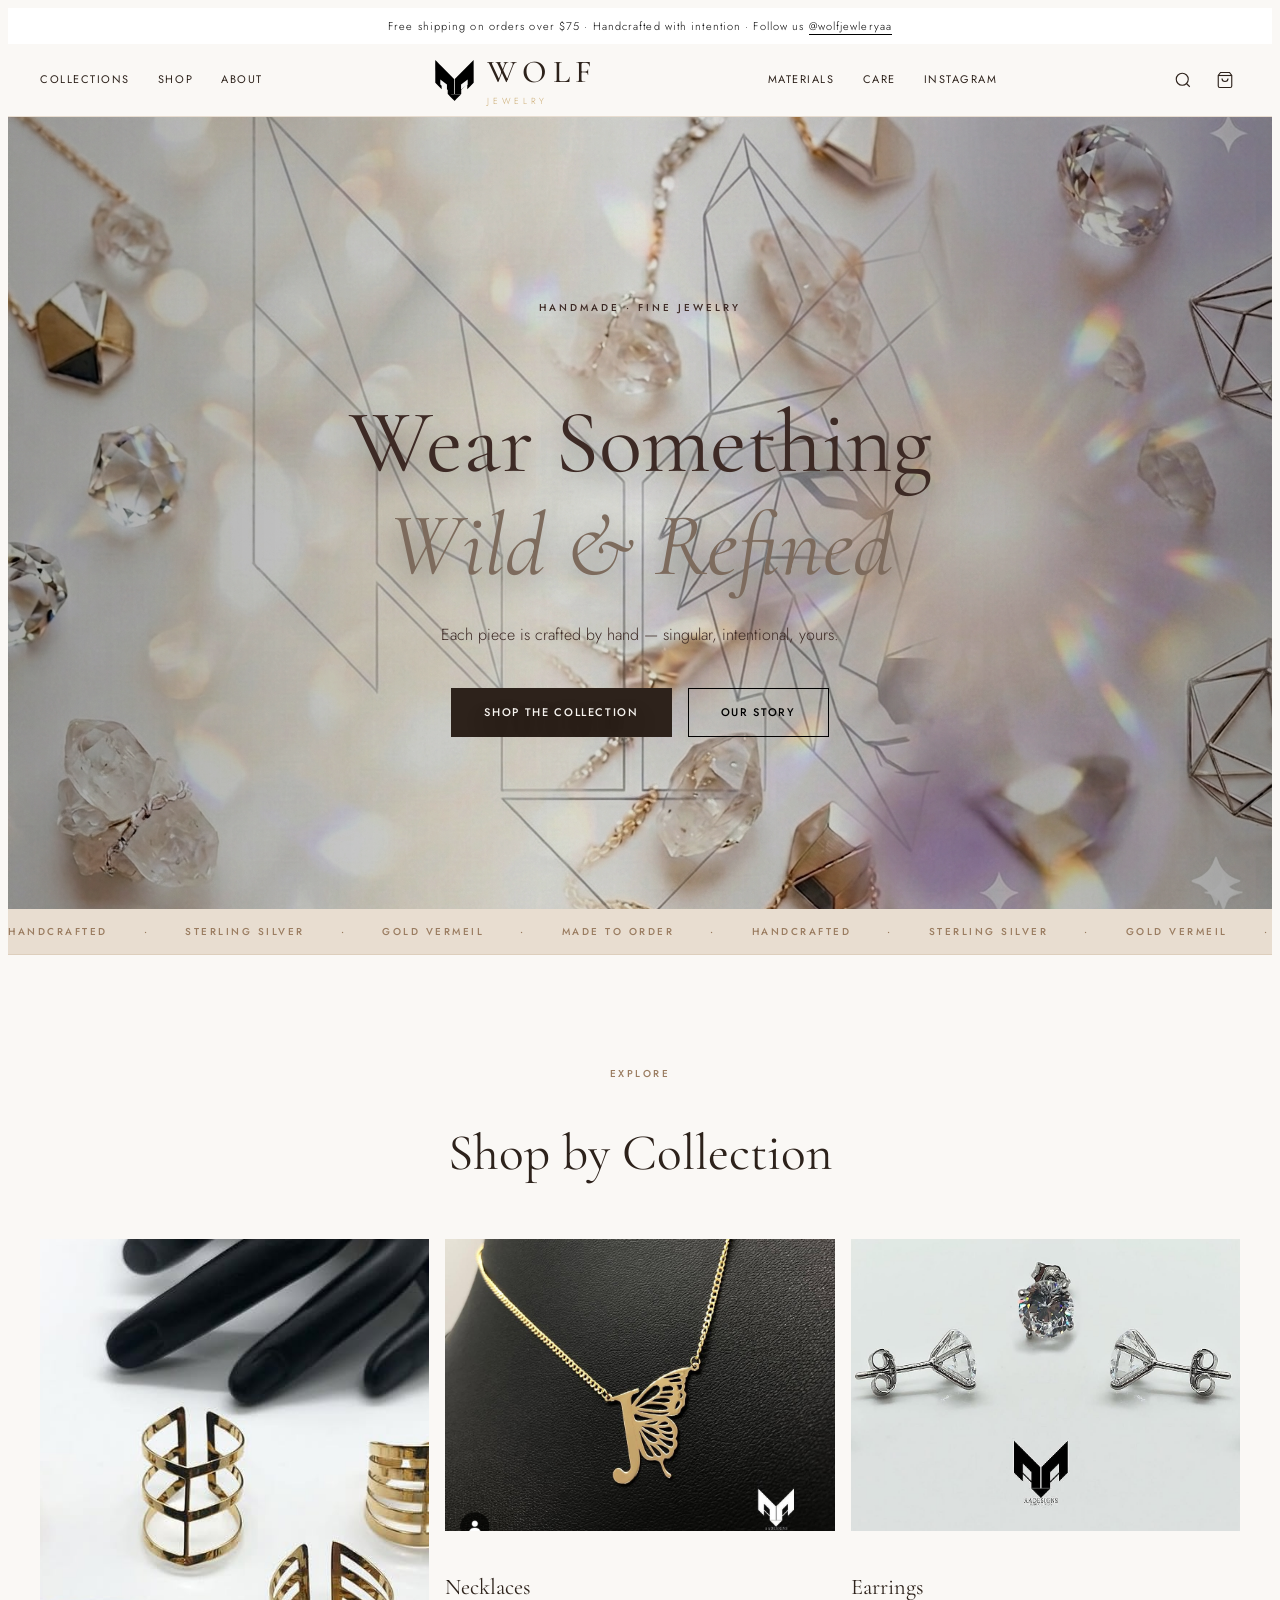
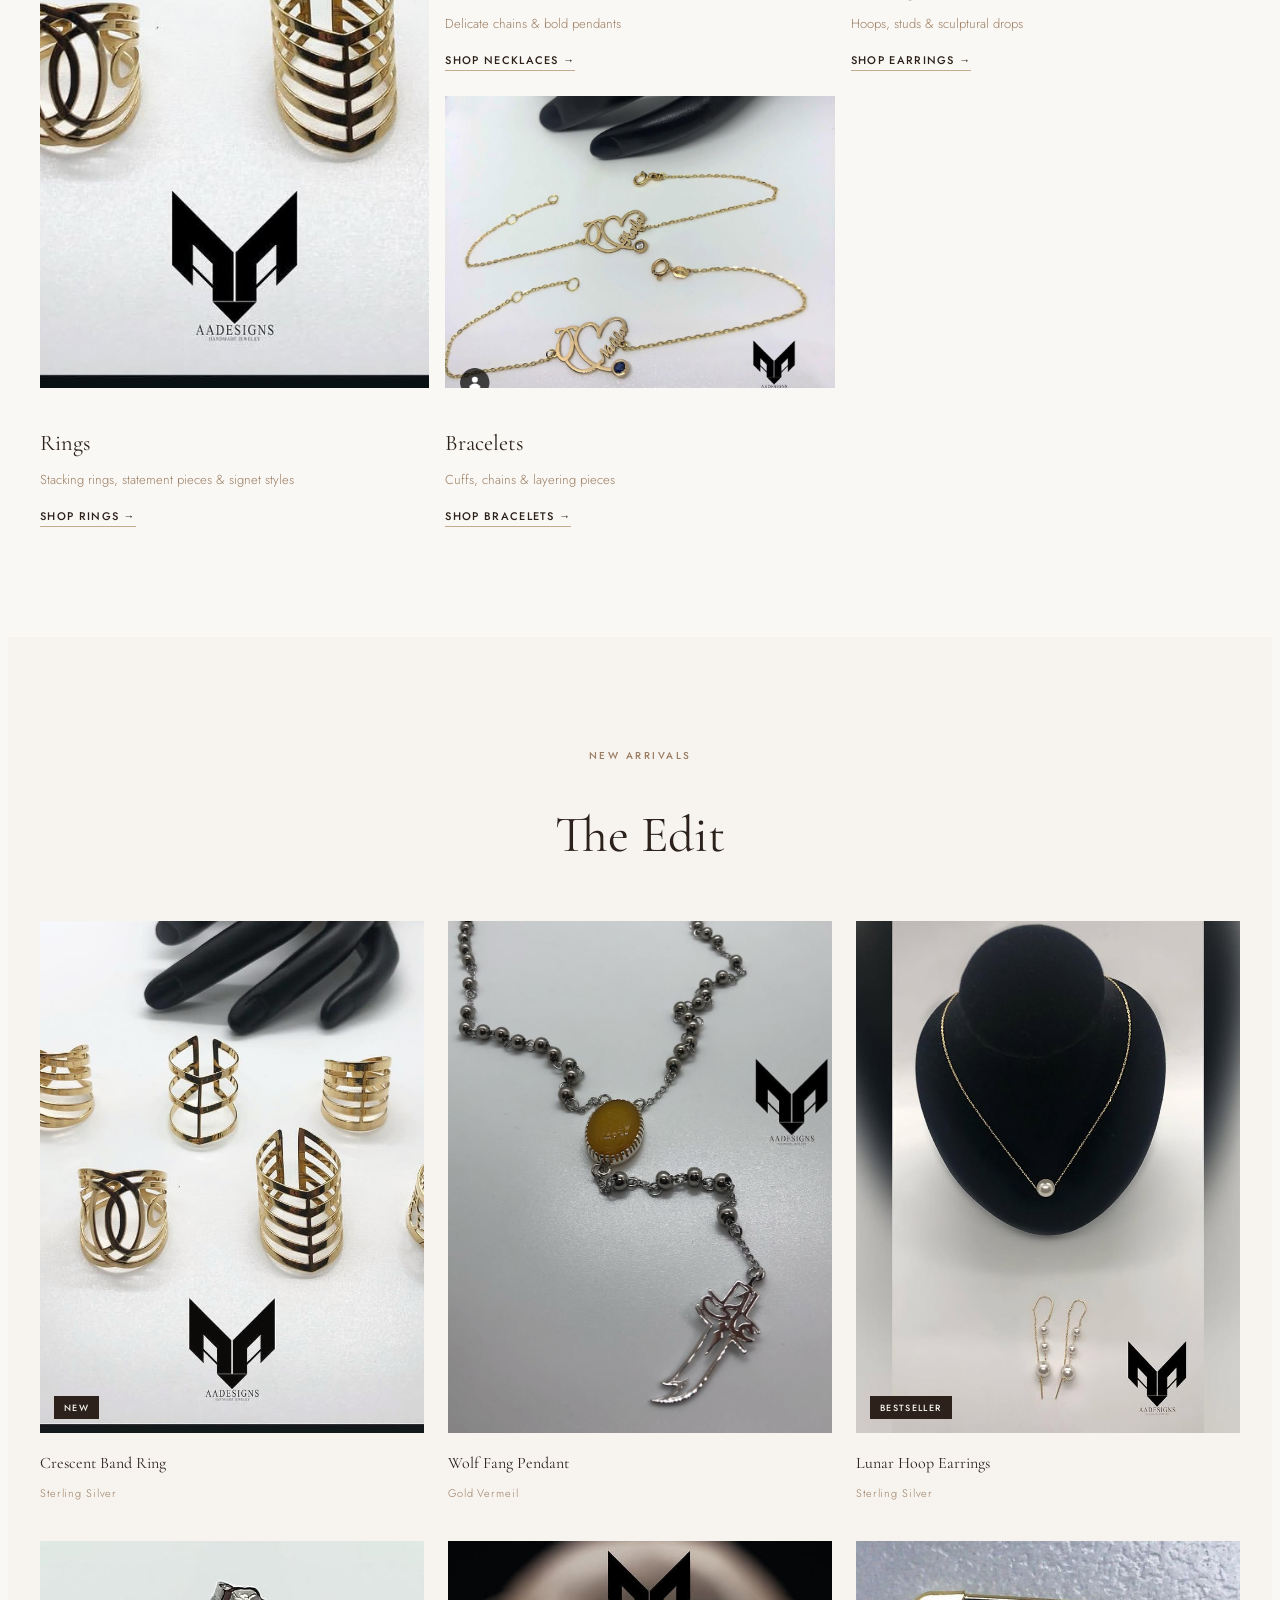
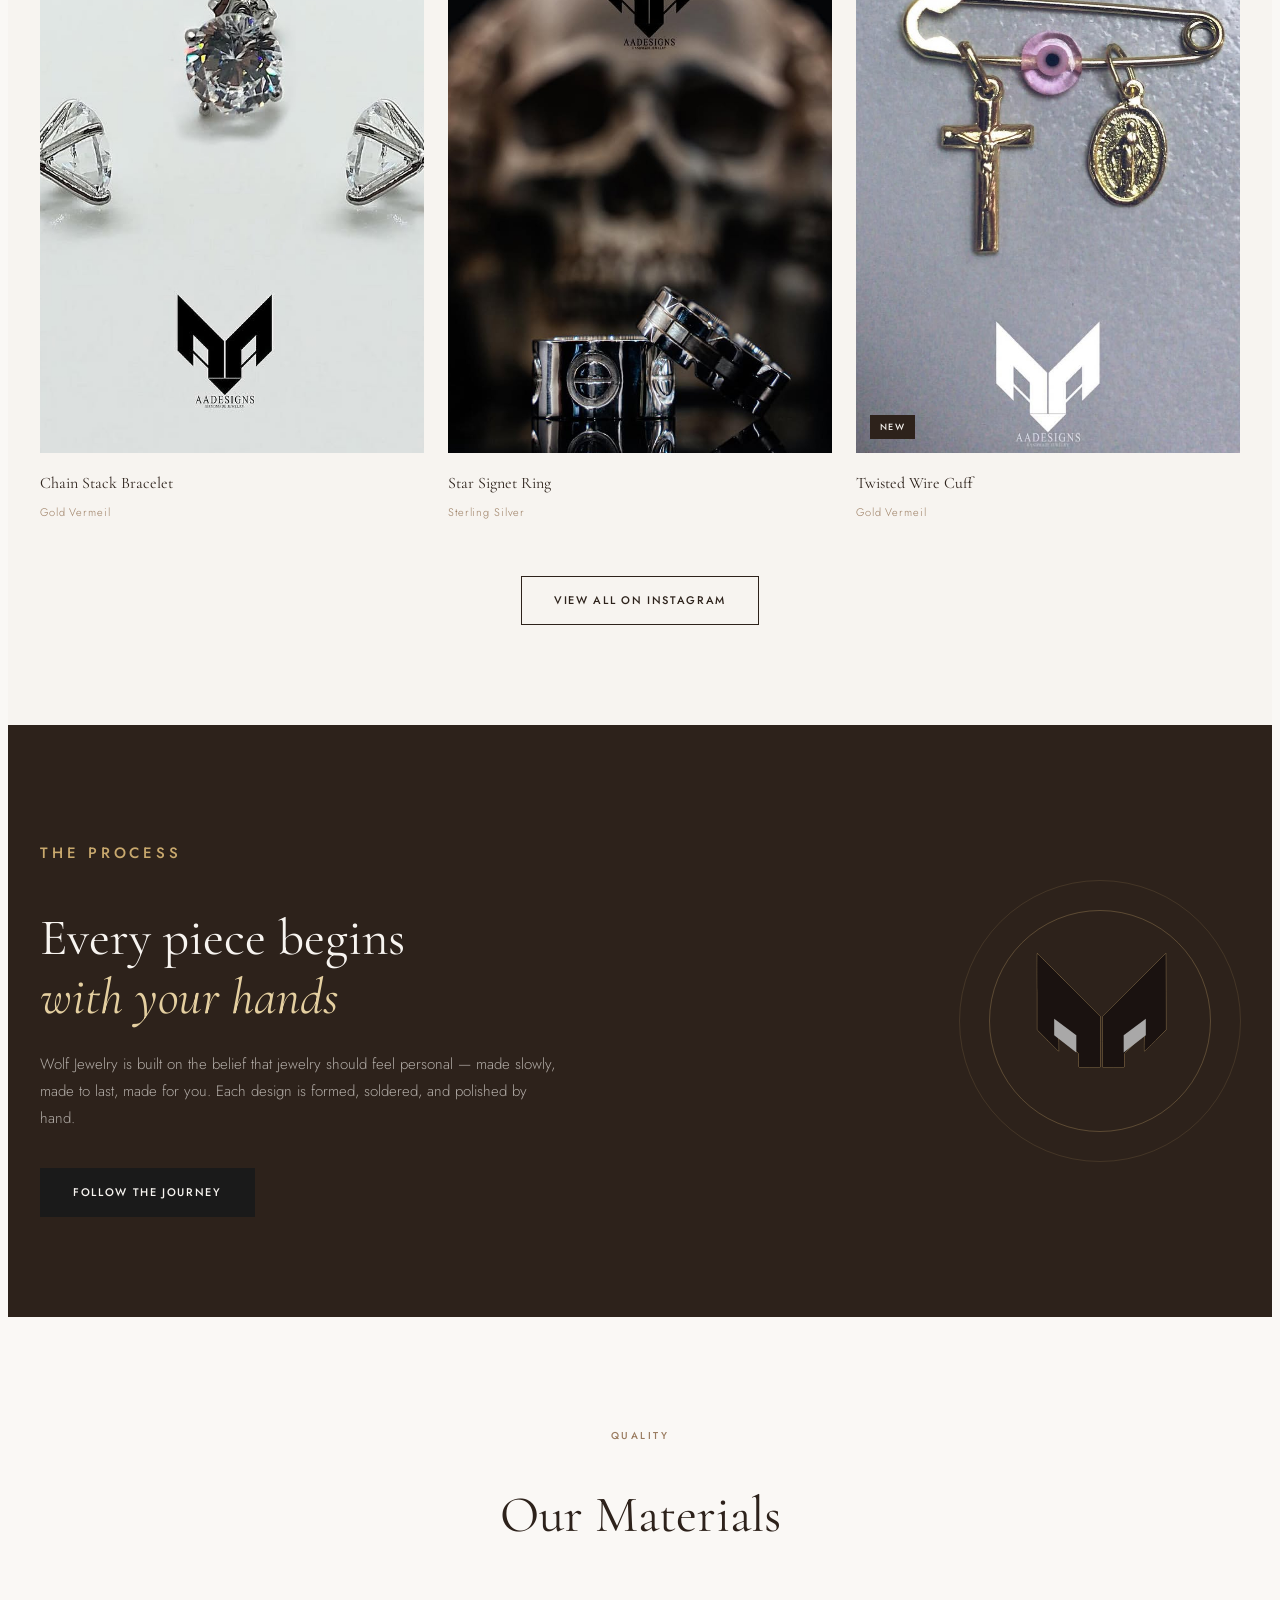
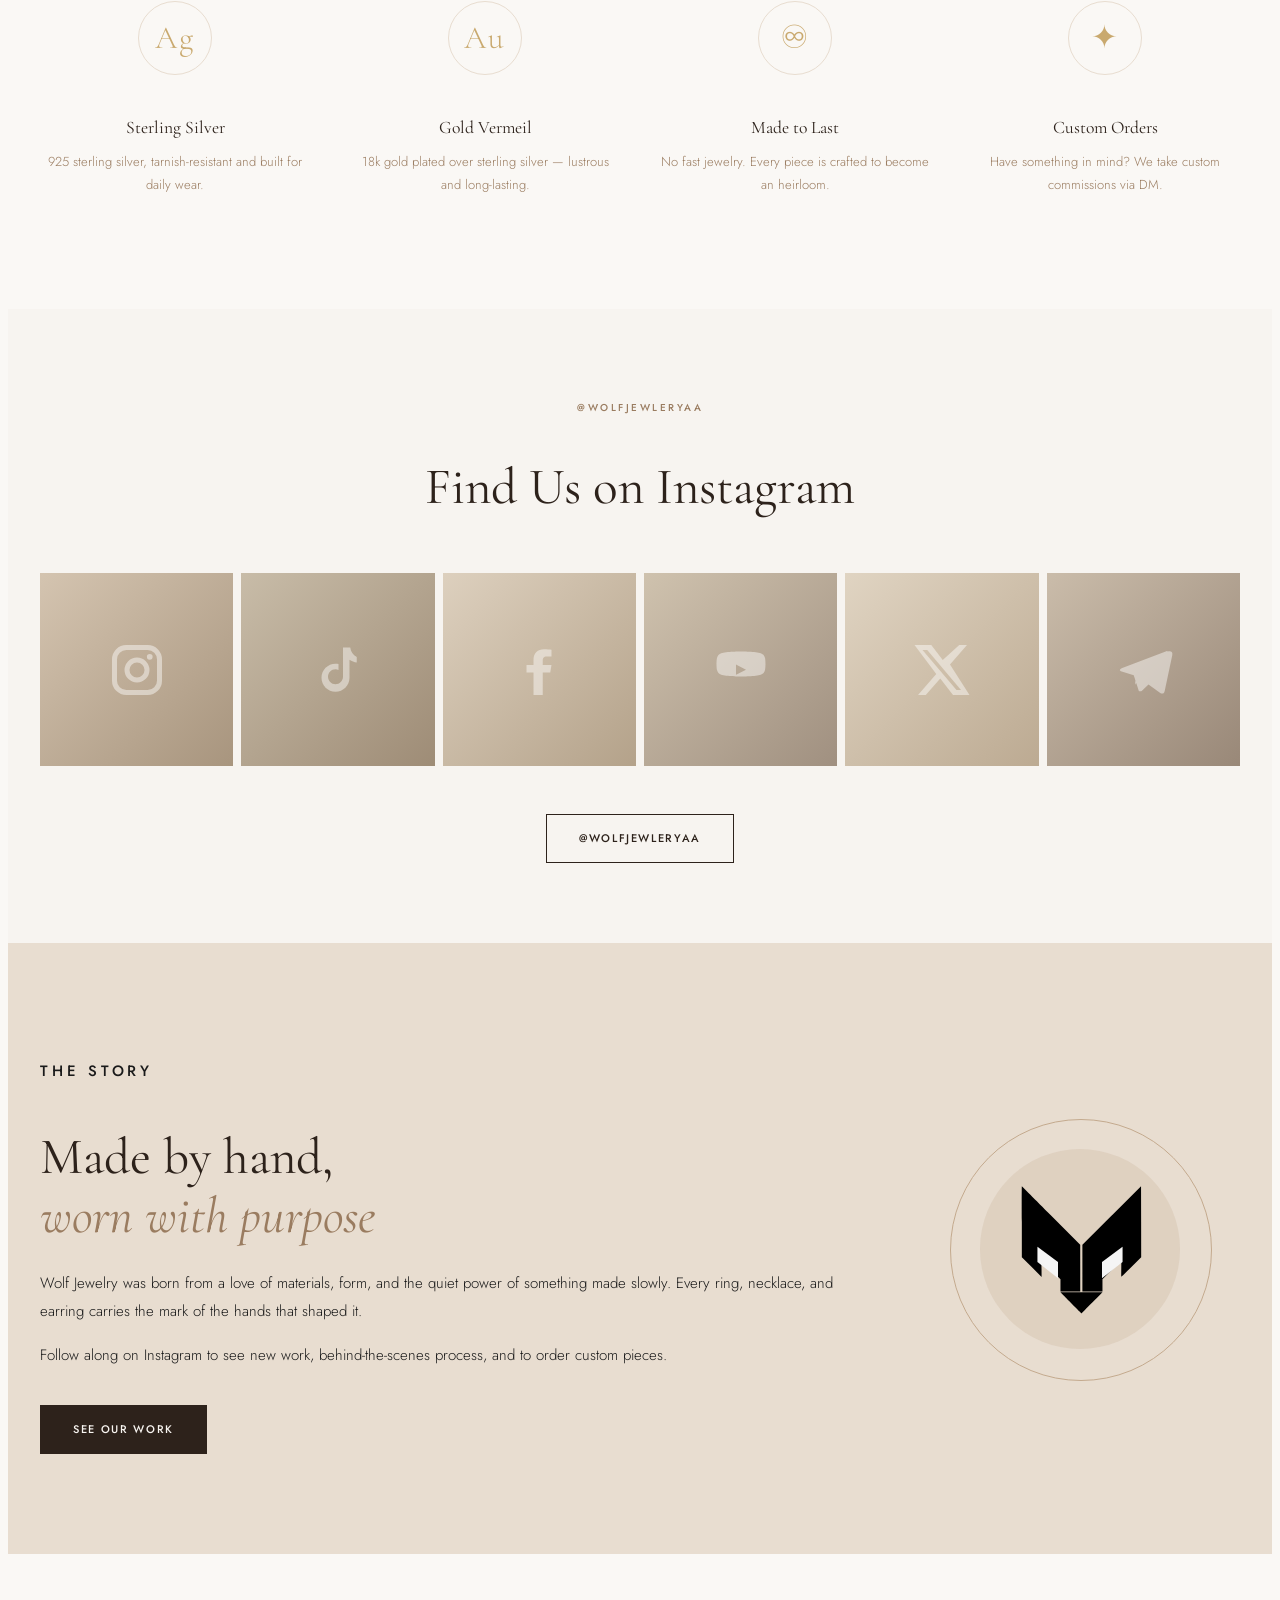
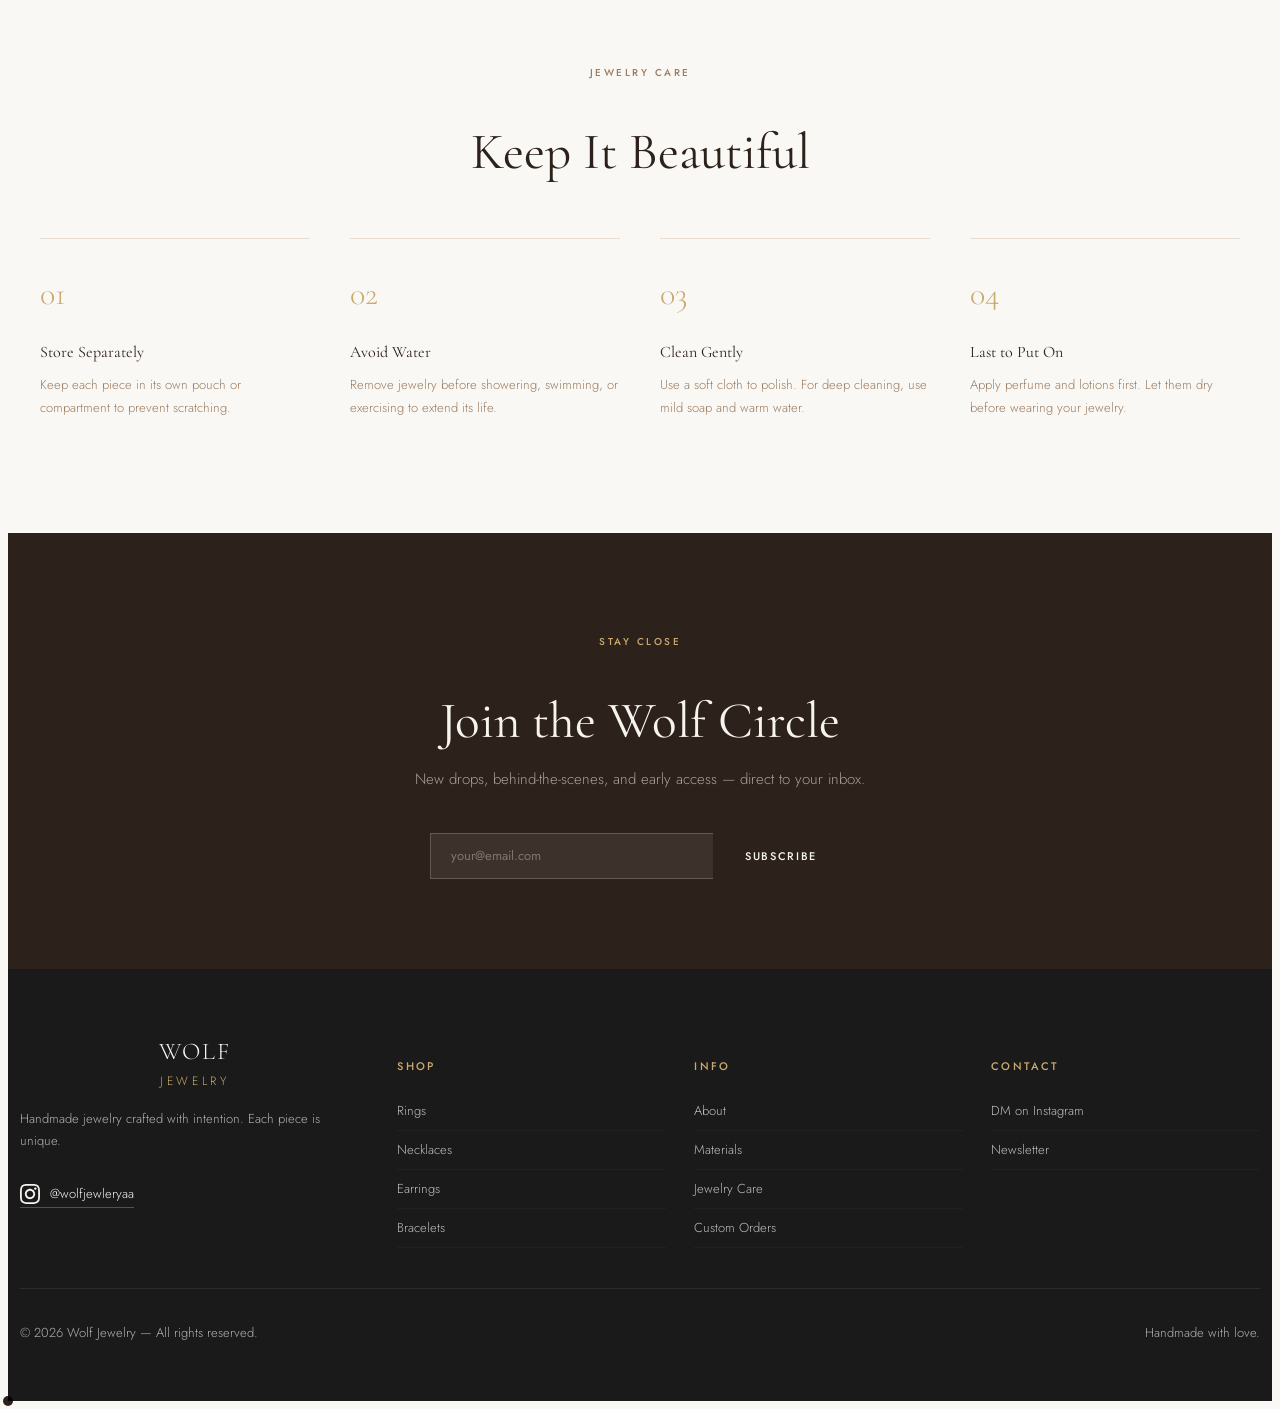
==== commit 8b91dd65: "update hero image" ====
--- a/index.html
+++ b/index.html
@@ -330,7 +330,7 @@
 
             <path id="right-wing" fill="#1a1210" stroke="#c9a96e" stroke-width="20" paint-order="stroke fill" d="M 3228,3272 L 2250,2295 L 2250,1515 L 2250,735 L 2585,735 L 2920,735 L 2920,940 L 2920,1145 L 3235,1460 L 3551,1775 L 3548,1502 C 3546,1353 3547,1230 3550,1230 C 3553,1230 3705,1377 3886,1558 L 4213,1885 L 4211,3068 L 4208,4250 L 3231,3272 Z" />
 
-            <path id="base-triangle" fill="#1a1210" stroke="#c9a96e" stroke-width="20" paint-order="stroke fill" d="M 1520,714 C 1520,708 2220,1 2222,5 C 2224,8 2381,167 2572,359 L 2920,709 L 2220,709 C 1835,709 1520,708 1520,714 Z" />
+            <path id="base-triangle" fill="#1a1210" stroke="#c9a96e" stroke-width="20" paint-order="stroke fill" versiond="M 1520,714 C 1520,708 2220,1 2222,5 C 2224,8 2381,167 2572,359 L 2920,709 L 2220,709 C 1835,709 1520,708 1520,714 Z" />
 
             <path id="left-inner-red" fill="#B0B0B0" d="M 750,1720 L 1435,1180 L 1435,1720 L 750,2230 Z" />
 
--- a/style.css
+++ b/style.css
@@ -373,7 +373,7 @@
   position: absolute;
   inset: 0;
 
-background-image: url('images/wolfk.png');
+background-image: url('images/wolfk1.png');
   background-size: cover;
   background-position: left center;
 
@@ -396,7 +396,7 @@
   position: absolute;
   inset: 0;
 
-background-image: url('images/wolfk.png');
+background-image: url('images/wolfk1.png');
   background-size: cover;
   background-position: right center;
   filter: brightness(100%);
@@ -1094,4 +1094,52 @@
   font-size: 13px;
 }
 
-
+/* ===== MOBILE RESPONSIVE FIXES ===== */
+@media (max-width: 768px) {
+  .container { padding: 0 20px; }
+  .header__inner { padding: 0 20px; }
+
+  /* Shorter hero on mobile to reduce zoom/cropping */
+  .hero { min-height: 65vh; }
+
+  /* Show hamburger menu, hide desktop nav links */
+  .nav-toggle { display: flex; }
+  .nav--left, .nav--right { display: none; }
+
+  /* Stack grids into fewer columns */
+  .collections__grid { grid-template-columns: 1fr; }
+  .collection-card--large { grid-column: 1; grid-row: auto; }
+
+  .products__grid { grid-template-columns: repeat(2, 1fr); gap: 20px 16px; }
+  .materials__grid { grid-template-columns: repeat(2, 1fr); gap: 28px; }
+  .insta-grid { grid-template-columns: repeat(3, 1fr); }
+  .care__grid { grid-template-columns: repeat(2, 1fr); gap: 28px; }
+  .footer__top { grid-template-columns: 1fr; gap: 36px; }
+
+  /* Stack side-by-side sections vertically */
+  .craft-banner__inner { flex-direction: column; gap: 40px; text-align: center; }
+  .about__inner { flex-direction: column; gap: 40px; }
+
+  .craft-banner__visual { width: 220px; height: 220px; }
+  .craft-visual__ring { width: 170px; height: 170px; }
+  .craft-visual__ring--2 { width: 220px; height: 220px; }
+
+  .about__visual { width: 240px; height: 240px; }
+  .about__shape--1 { width: 200px; height: 200px; }
+  .about__shape--2 { width: 150px; height: 150px; }
+
+  /* Make social icons fit better */
+  .social-icon { width: 46px; height: 46px; }
+}
+
+@media (max-width: 480px) {
+  .products__grid { grid-template-columns: 1fr; }
+  .materials__grid { grid-template-columns: 1fr; }
+  .care__grid { grid-template-columns: 1fr; }
+  .insta-grid { grid-template-columns: repeat(2, 1fr); }
+
+  .social-icon { width: 44px; height: 44px; }
+}
+
+
+
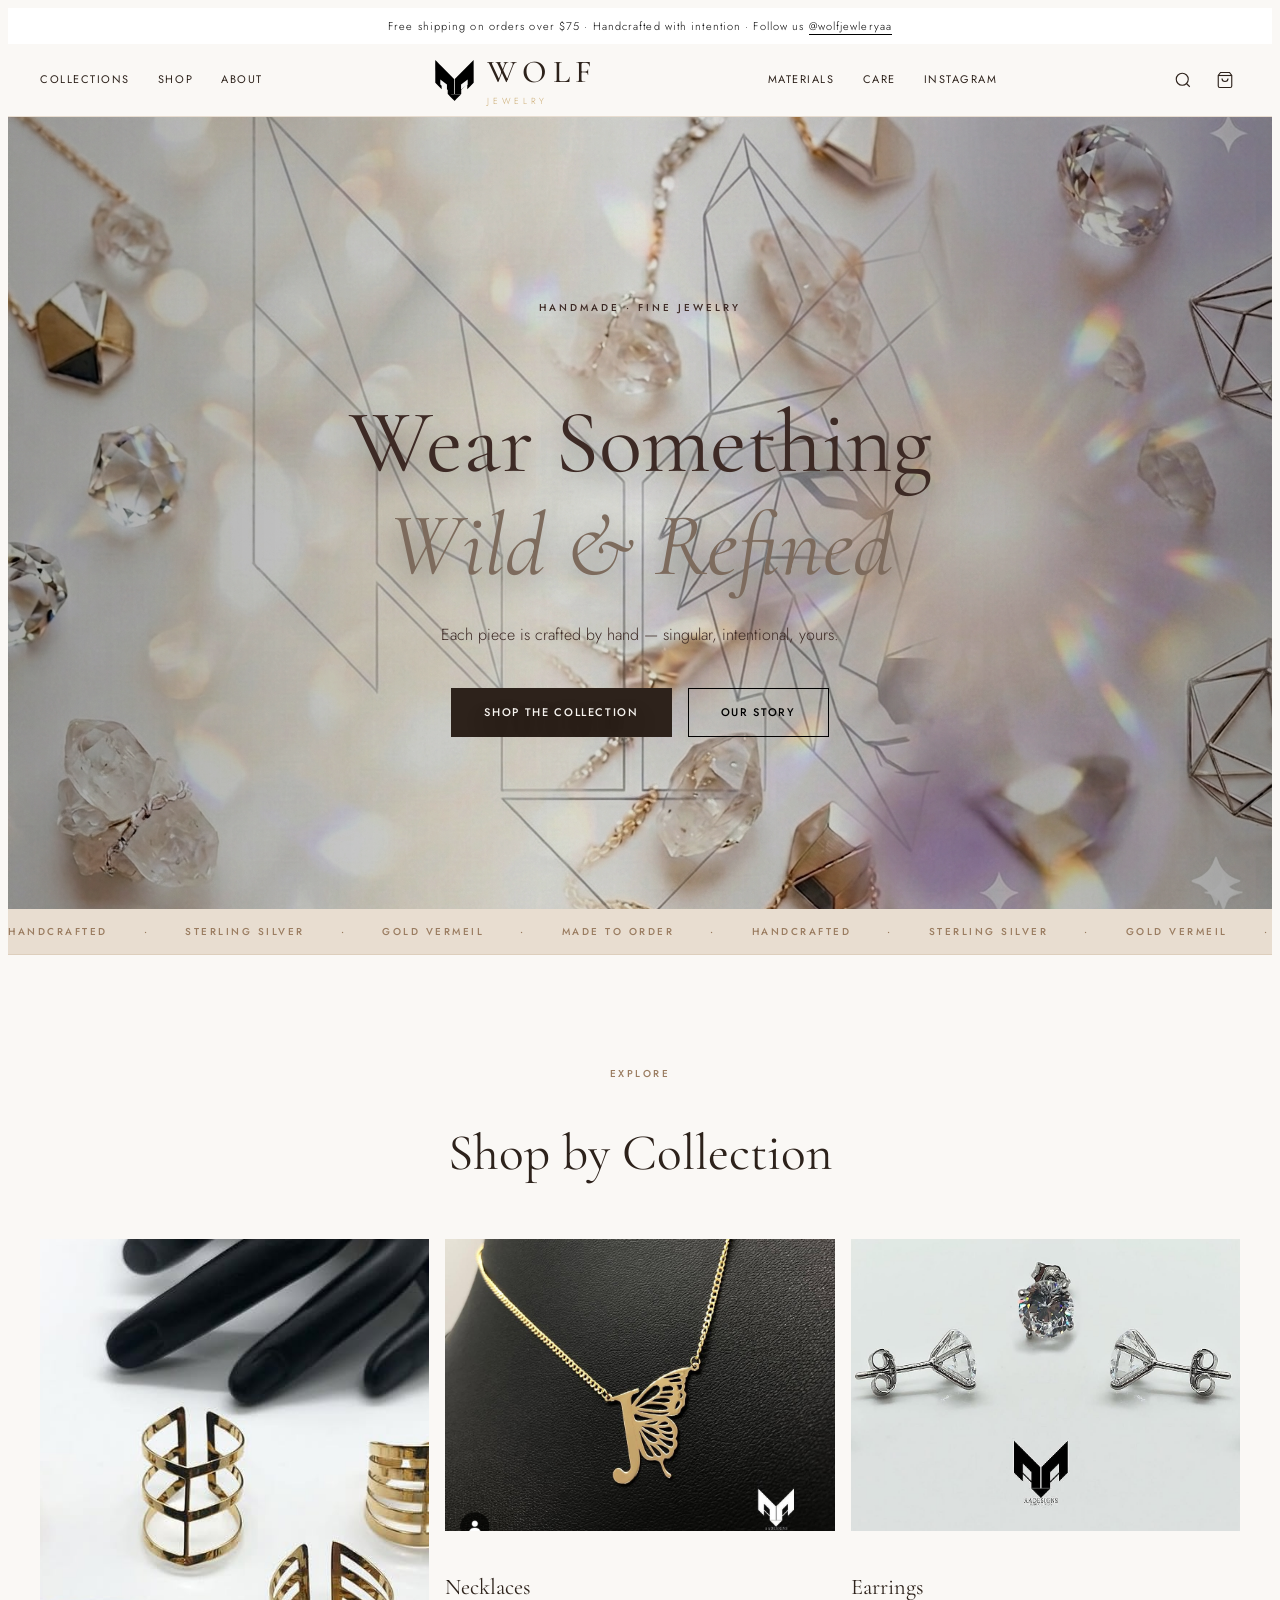
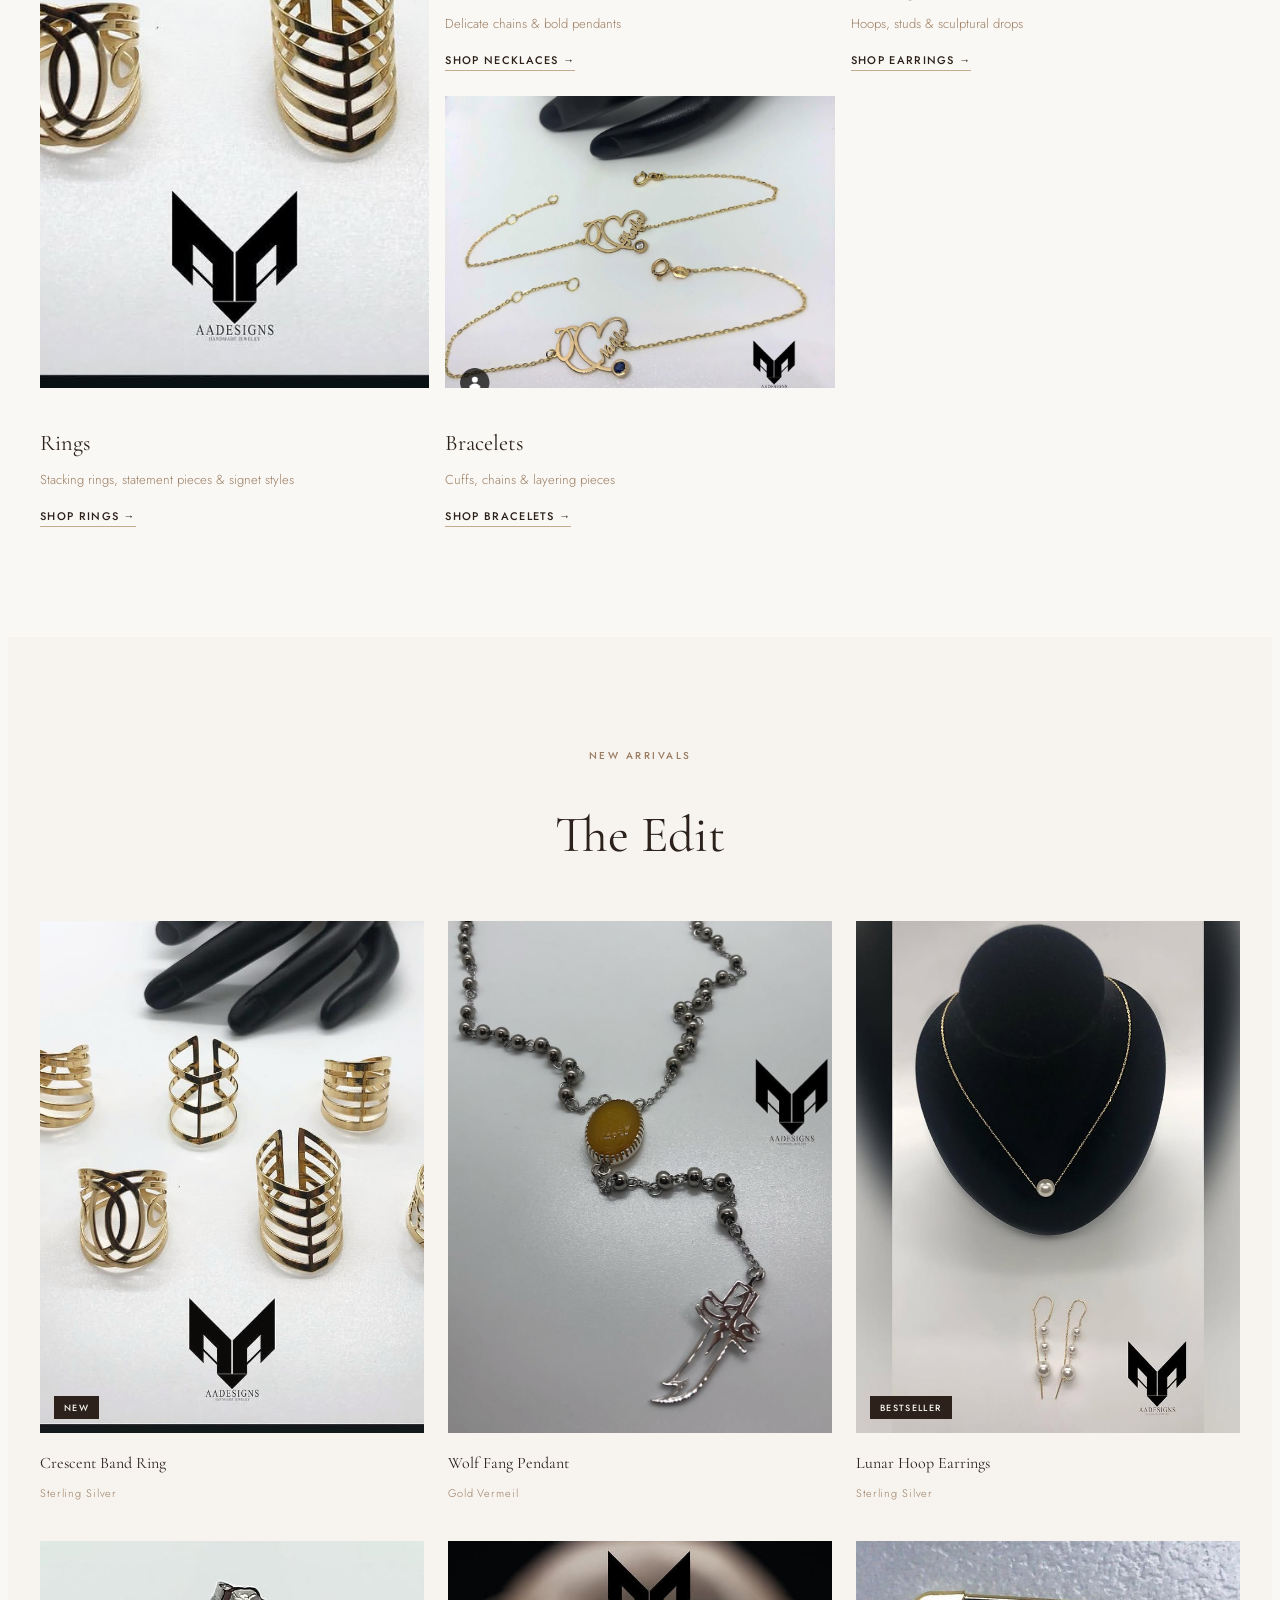
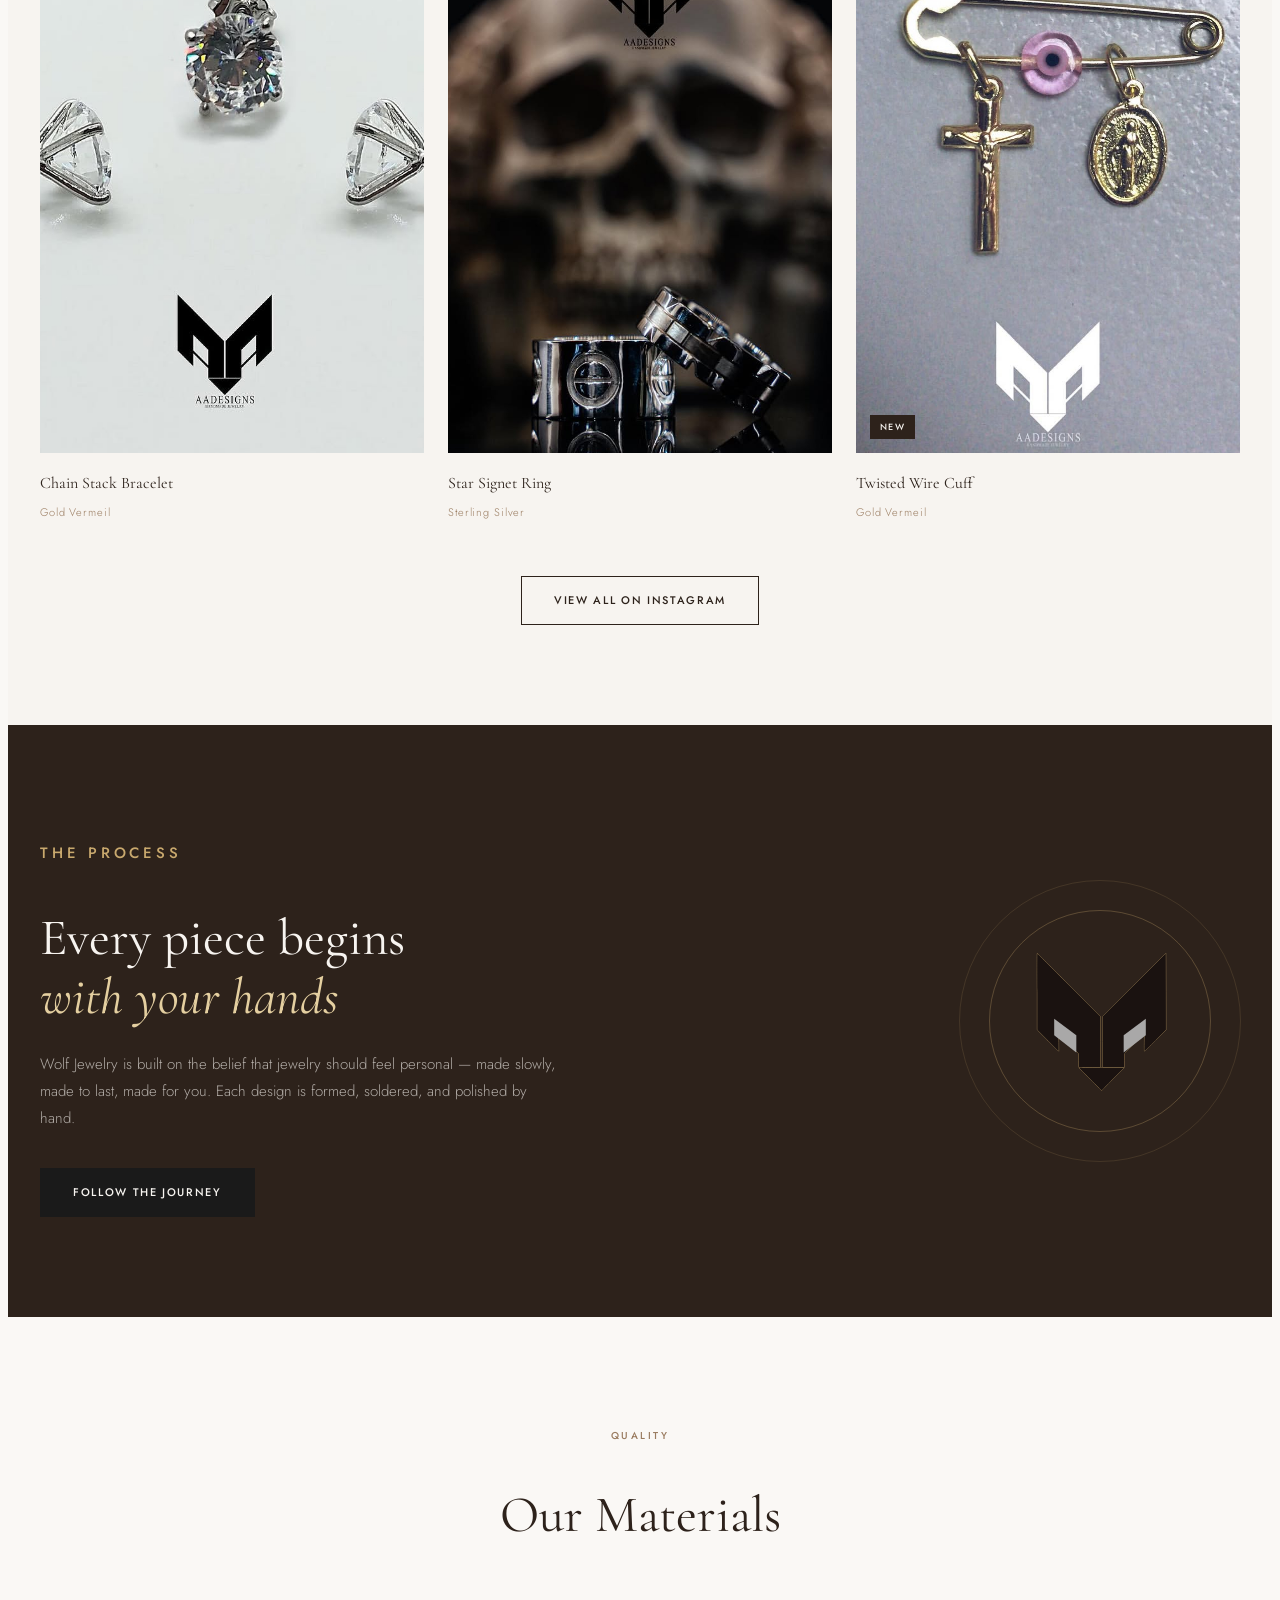
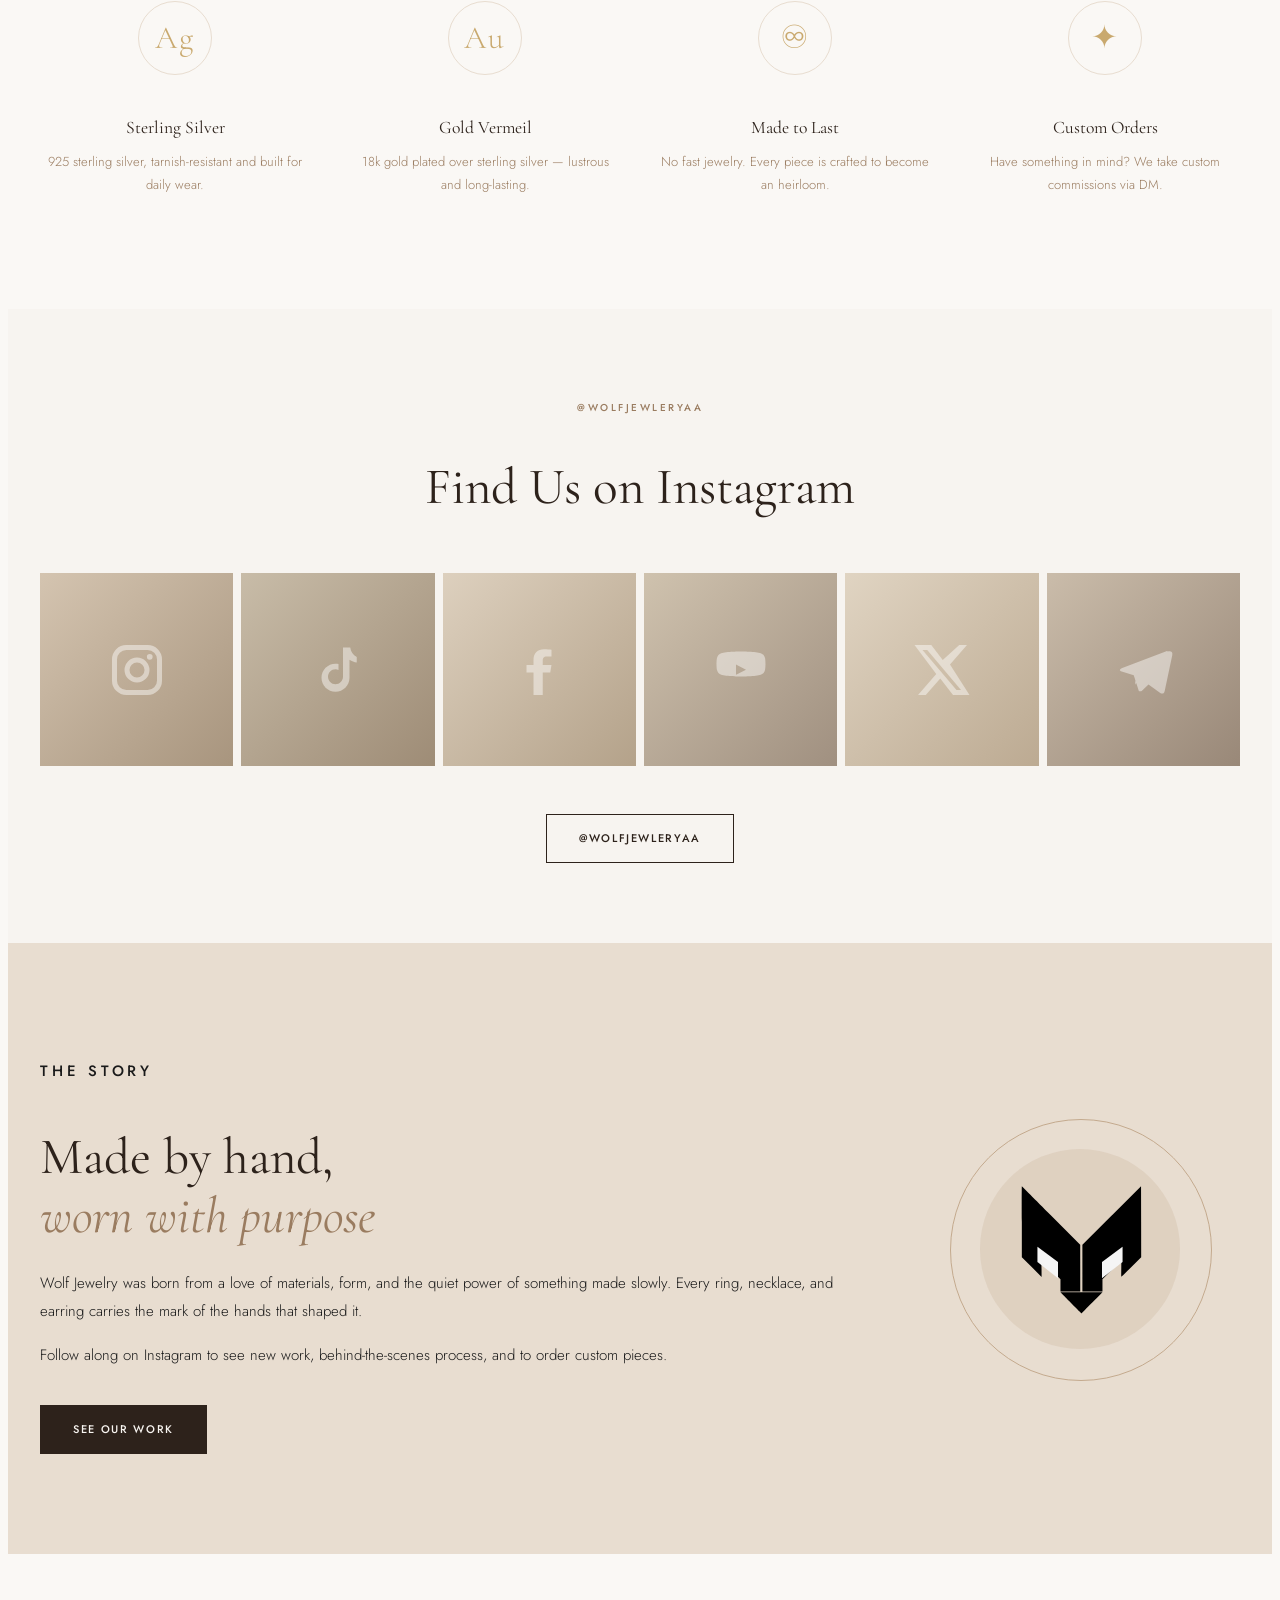
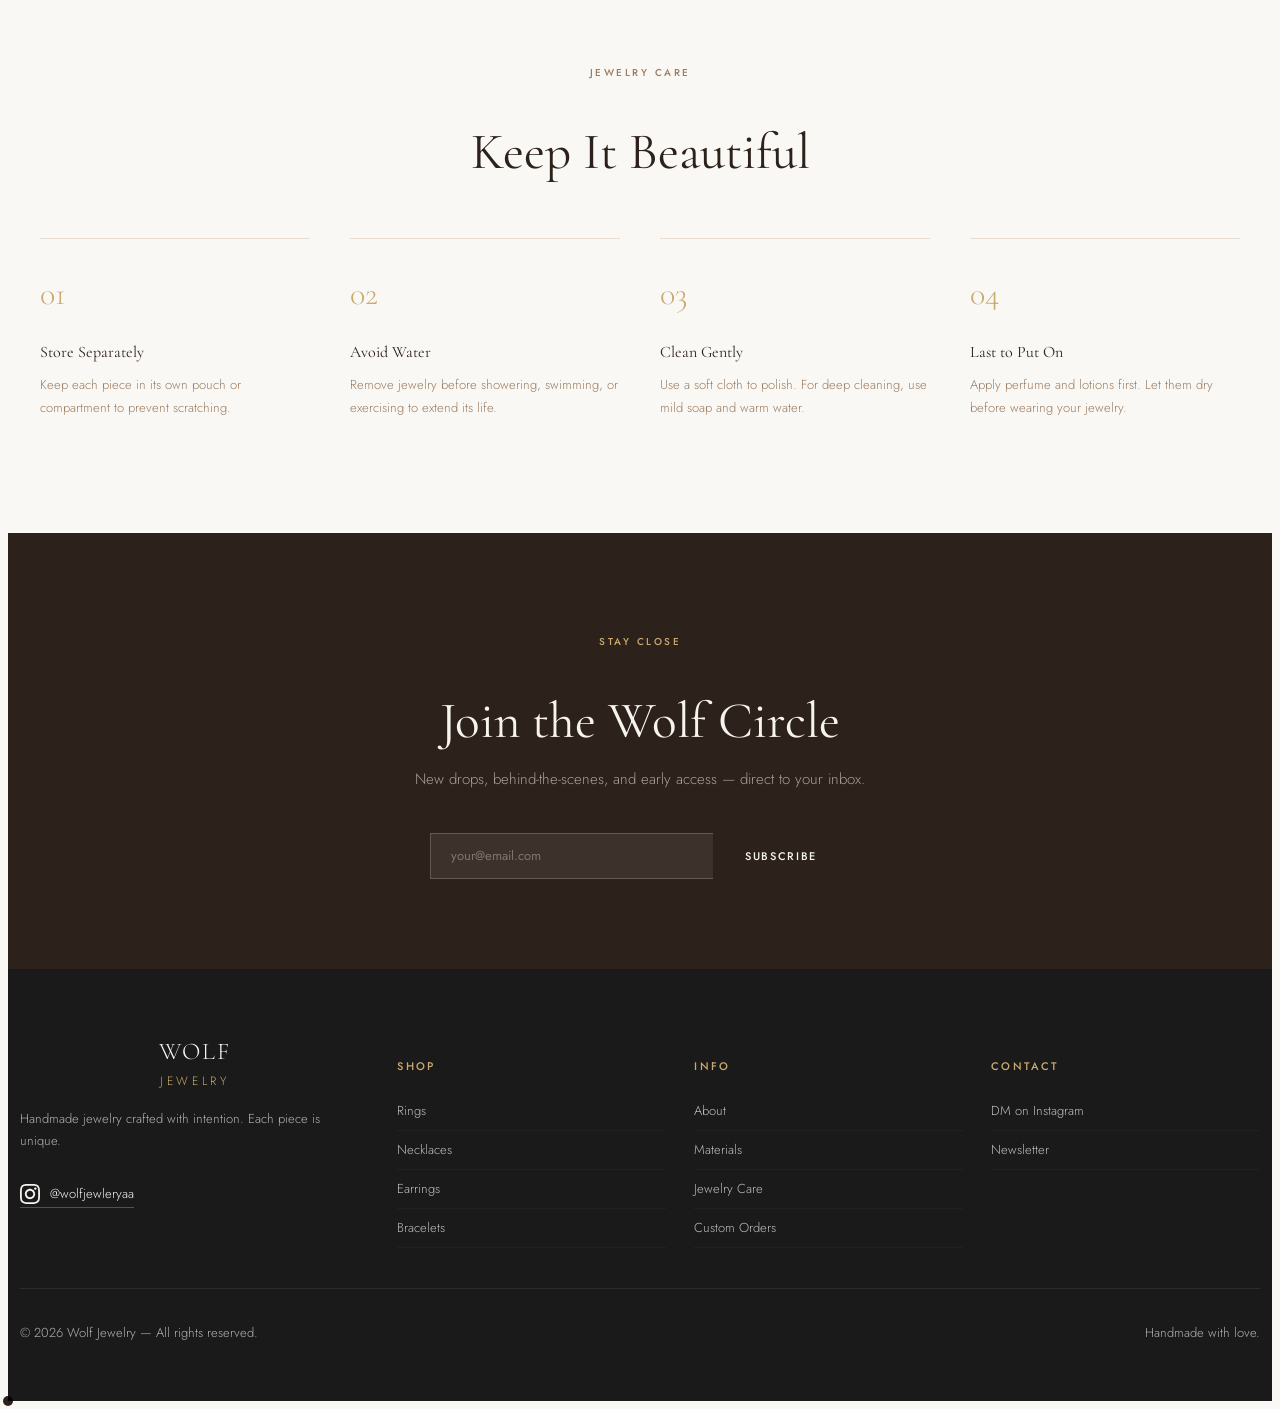
==== commit 7e03c030: "fix logo triangle" ====
--- a/index.html
+++ b/index.html
@@ -330,7 +330,7 @@
 
             <path id="right-wing" fill="#1a1210" stroke="#c9a96e" stroke-width="20" paint-order="stroke fill" d="M 3228,3272 L 2250,2295 L 2250,1515 L 2250,735 L 2585,735 L 2920,735 L 2920,940 L 2920,1145 L 3235,1460 L 3551,1775 L 3548,1502 C 3546,1353 3547,1230 3550,1230 C 3553,1230 3705,1377 3886,1558 L 4213,1885 L 4211,3068 L 4208,4250 L 3231,3272 Z" />
 
-            <path id="base-triangle" fill="#1a1210" stroke="#c9a96e" stroke-width="20" paint-order="stroke fill" versiond="M 1520,714 C 1520,708 2220,1 2222,5 C 2224,8 2381,167 2572,359 L 2920,709 L 2220,709 C 1835,709 1520,708 1520,714 Z" />
+            <path id="base-triangle" fill="#1a1210" stroke="#c9a96e" stroke-width="20" paint-order="stroke fill" d="M 1520,714 C 1520,708 2220,1 2222,5 C 2224,8 2381,167 2572,359 L 2920,709 L 2220,709 C 1835,709 1520,708 1520,714 Z" />
 
             <path id="left-inner-red" fill="#B0B0B0" d="M 750,1720 L 1435,1180 L 1435,1720 L 750,2230 Z" />
 
